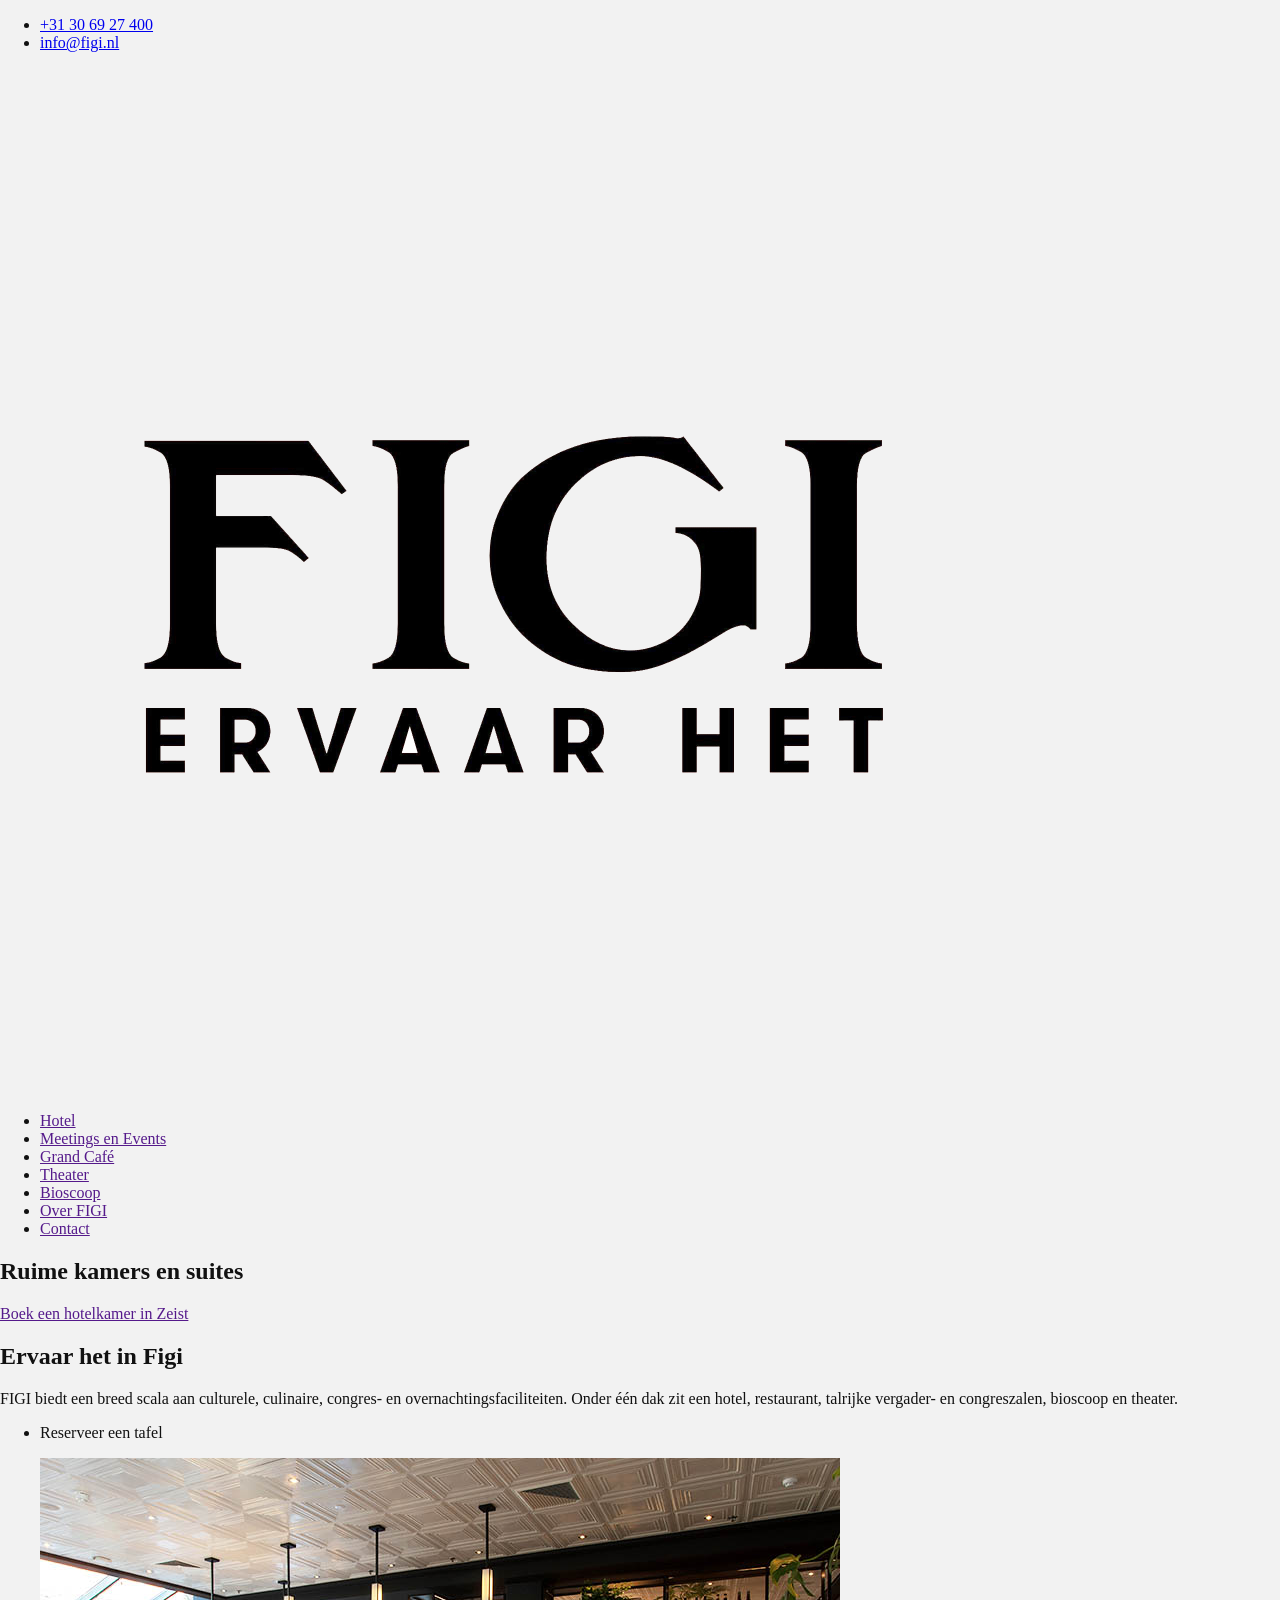
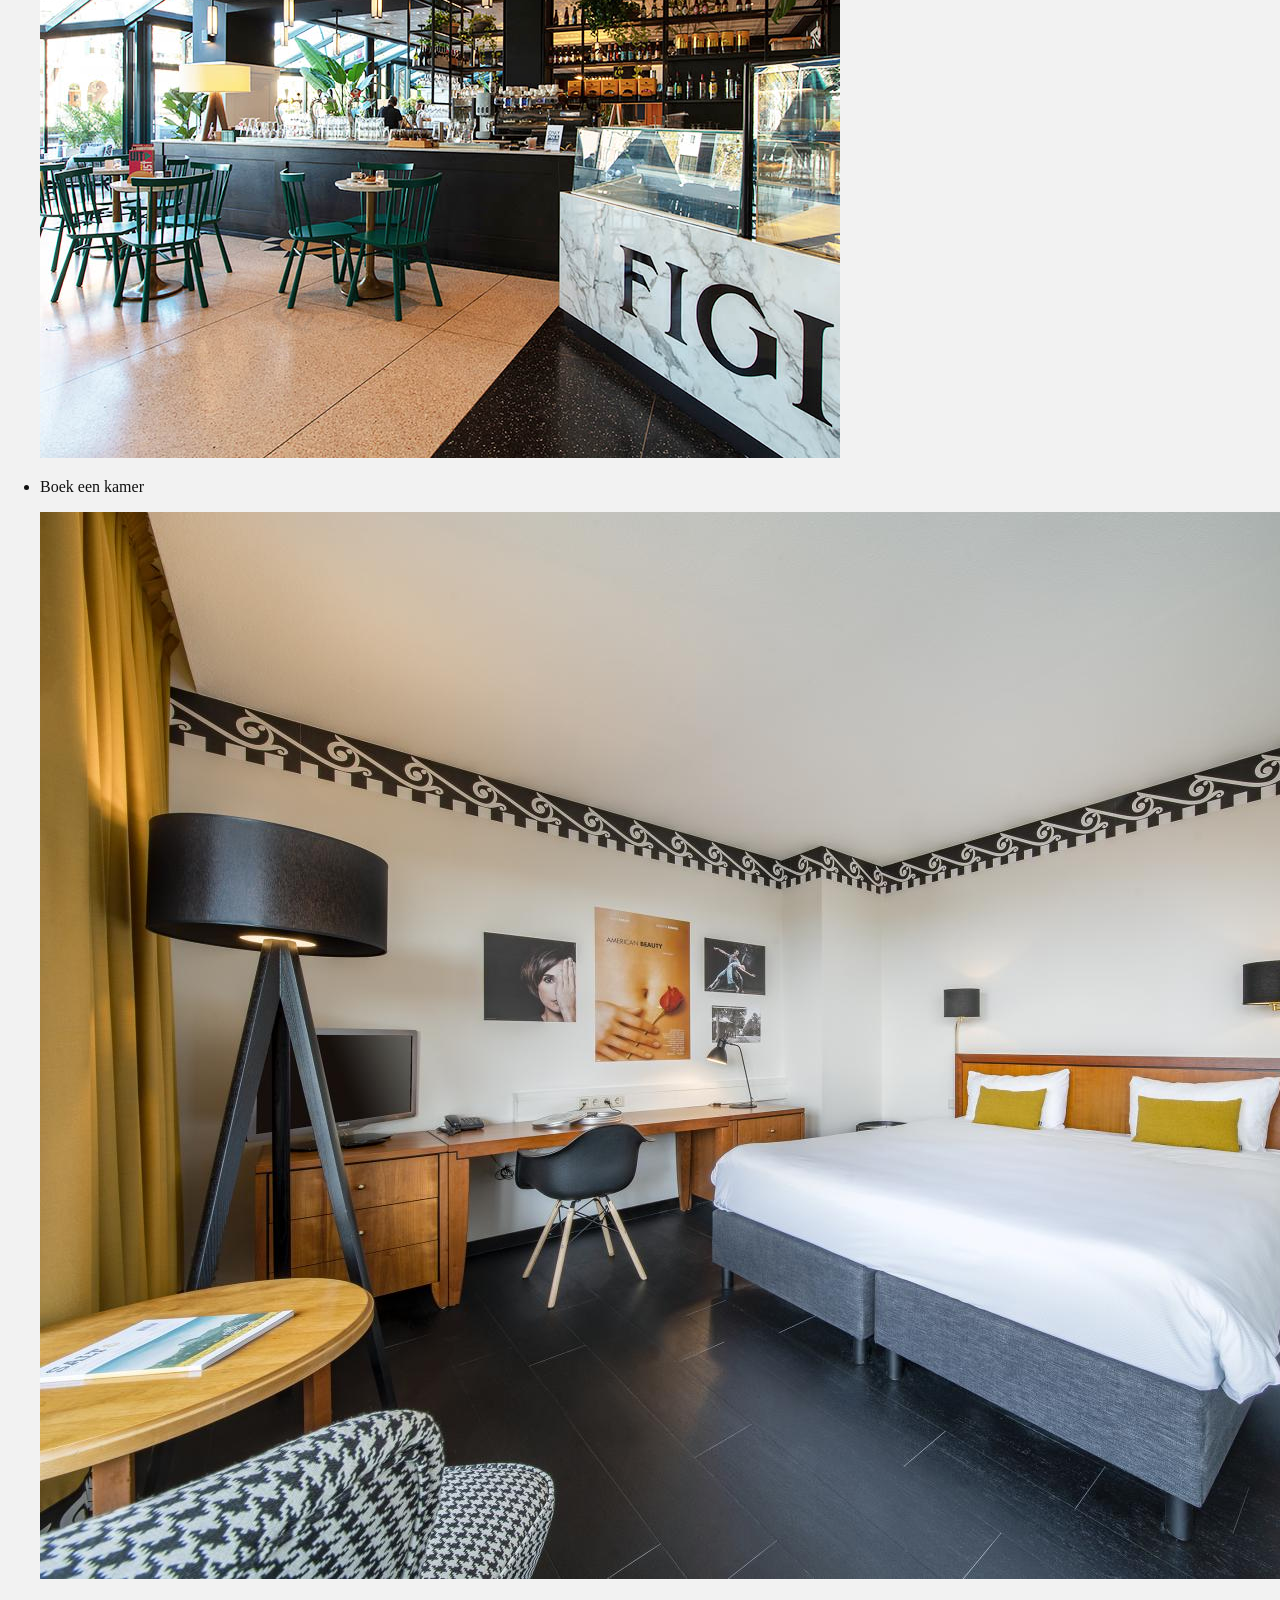
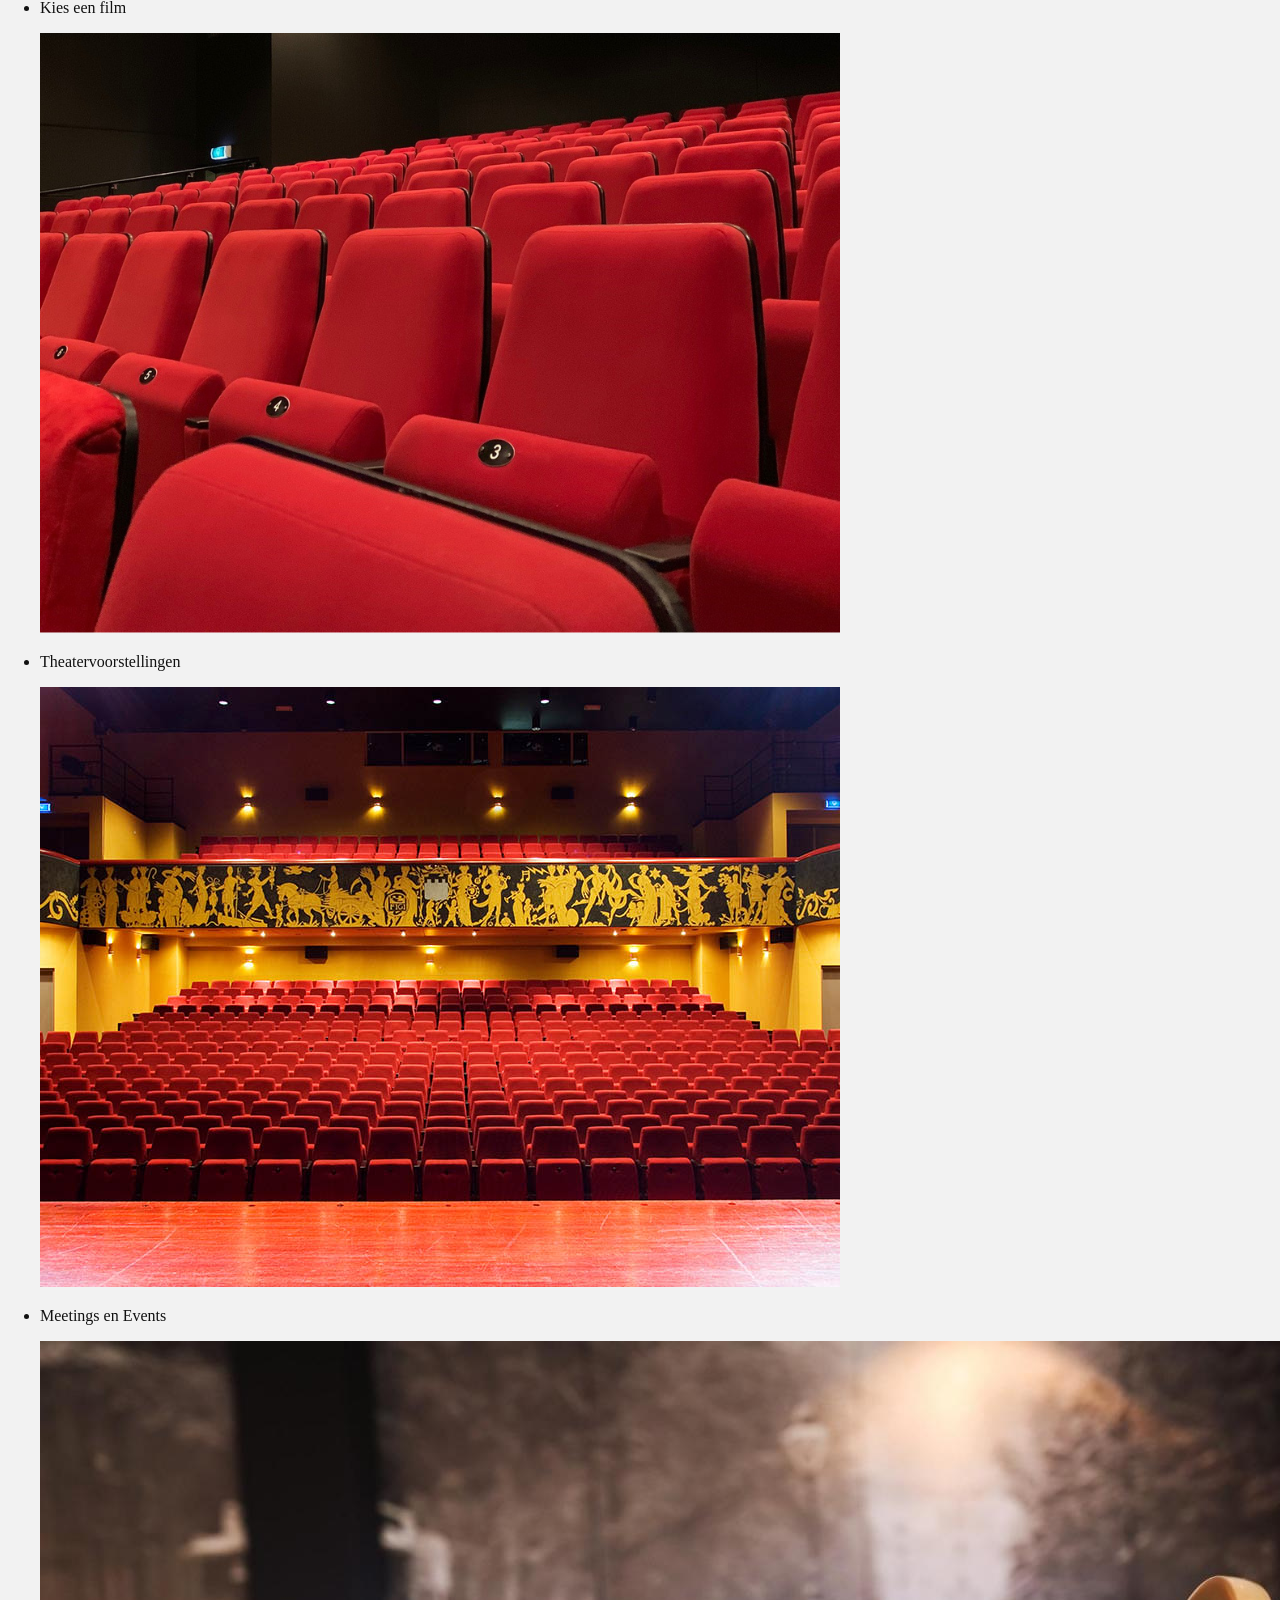
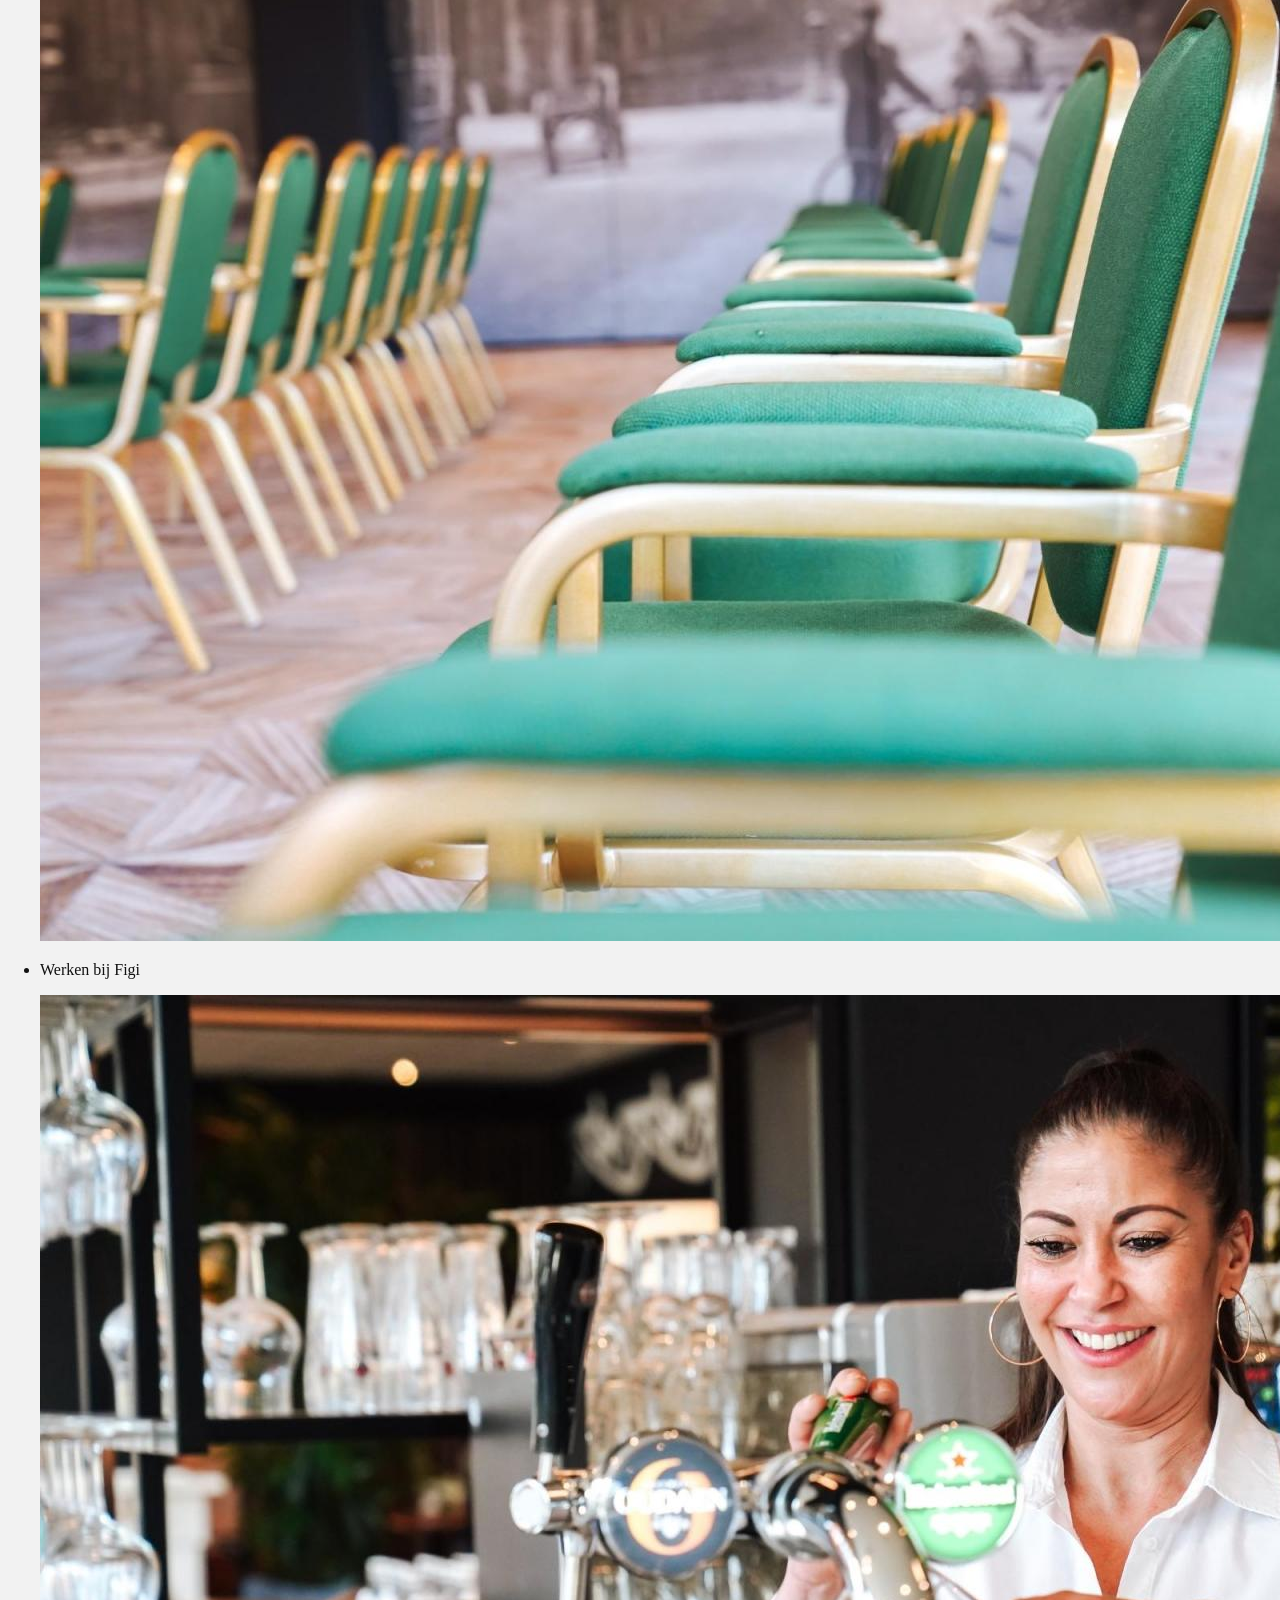
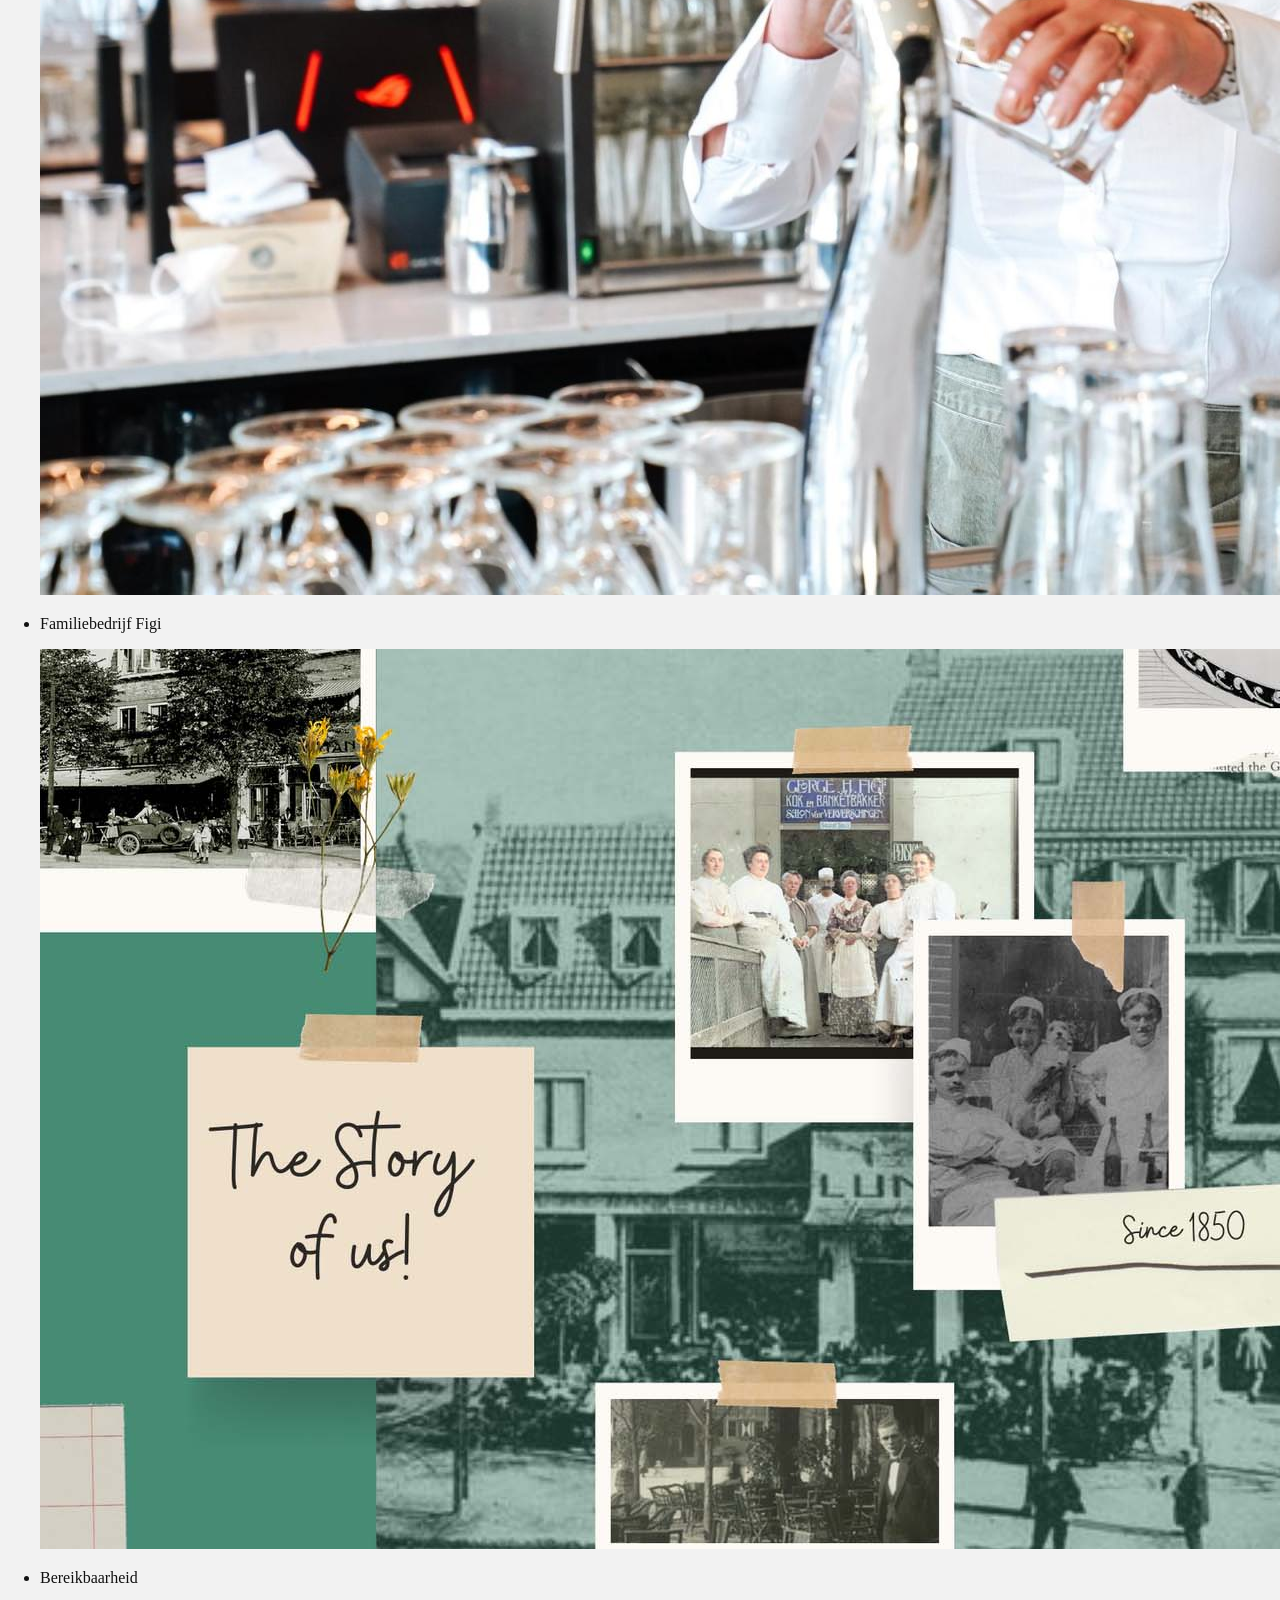
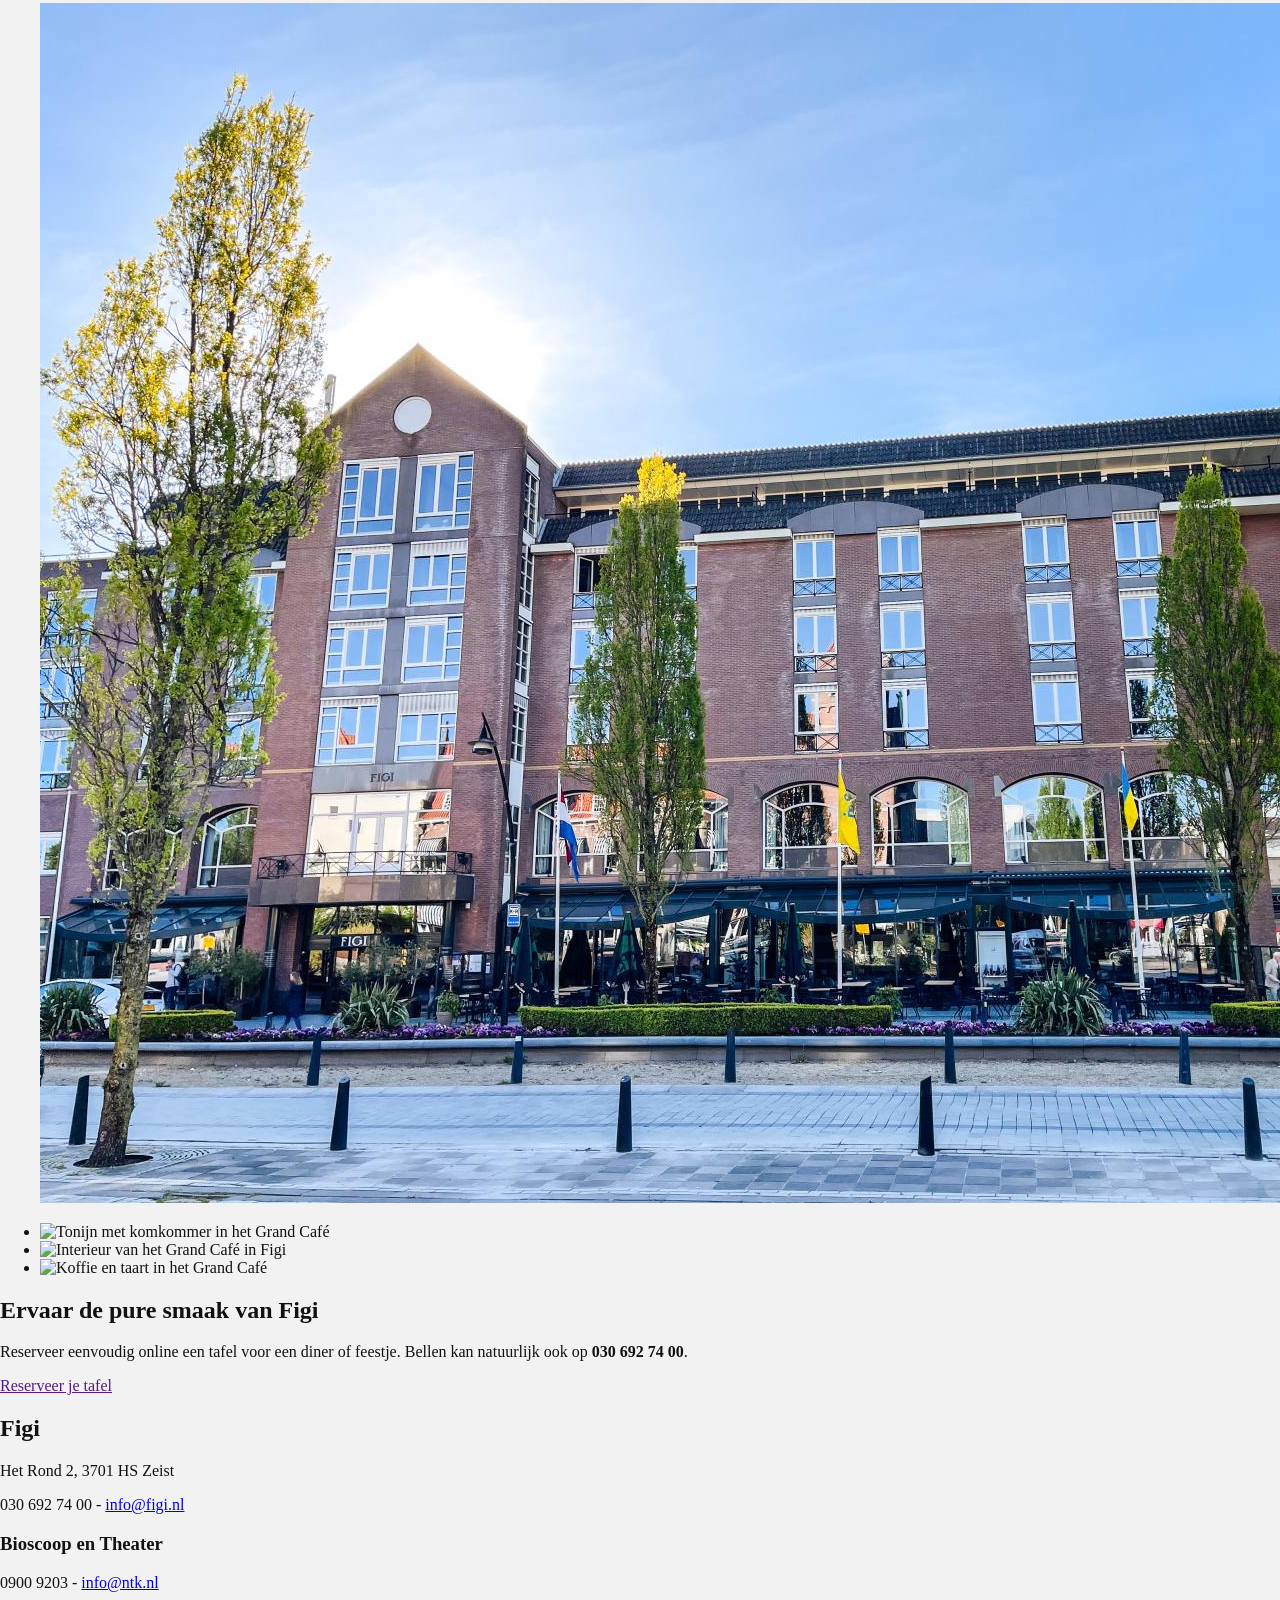
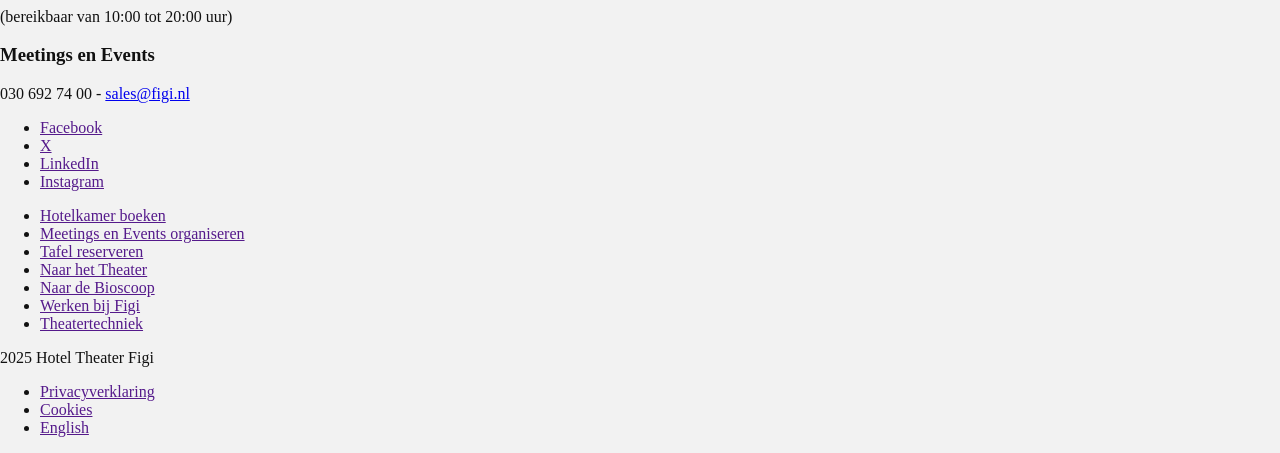
==== index.html @ 2afb67d9 "Update index.html" ====
<!DOCTYPE html>
<html lang="nl">
<head>
	<meta charset="UTF-8">
	<meta name="author" content="Senuk">
	<meta name="viewport" content="width=device-width, initial-scale=1">
	<title>Figi-Home</title>

	<link href="styles/style.css" rel="stylesheet">
  <script src="scripts/script.js" defer></script>
  <link rel="icon" type="image/svg+xml" href="images/favicon.svg">

</head>

  <body>
    <header>
      <section>
        <ul>
          <li><a href="tel:+31306927400">+31 30 69 27 400</a></li>
          <li><a href="mailto:info@figi.nl">info@figi.nl</a></li>
        </ul>
      </section>
      <a href="index.html"><img src="images/logo.png" alt="Figi logo"></a>
      <section><!-- This section can be removed, The nav can be used to make the grid as well-->
        <nav>
          <ul>
            <li><a href="">Hotel</a></li>
            <li><a href="">Meetings en Events</a></li>
            <li><a href="">Grand Café</a></li>
            <li><a href="">Theater</a></li>
            <li><a href="">Bioscoop</a></li>
            <li><a href="">Over FIGI</a></li>
            <li><a href="">Contact</a></li>
          </ul>
        </nav>
      </section>
    </header>

    <main>
      <section>
        <h1>Ruime kamers en suites</h1>
        <a href="">Boek een hotelkamer in Zeist</a>
      </section>
      <section>
        <h2>Ervaar het in Figi</h2>
        <p>
          FIGI biedt een breed scala aan culturele, culinaire, congres- en
          overnachtingsfaciliteiten. Onder één dak zit een hotel, restaurant,
          talrijke vergader- en congreszalen, bioscoop en theater.
        </p>
        <ul>
          <li>
            <p>Reserveer een tafel</p>
            <img src="images/cardtafel.jpg"alt="Reserveer een tafel in het Grand Café">
          </li>
          <li>
            <p>Boek een kamer</p>
            <img src="images/cardkamer.jpg"alt="Hotelkamer in Figi">
          </li>
          <li>
            <p>Kies een film</p>
            <img src="images/cardfilm.png"alt="Bioscoopstoelen in Figi">
          </li>
          <li>
            <p>Theatervoorstellingen</p>
            <img src="images/cardtheater.jpg"alt="Theaterzaal bij Figi">
          </li>
          <li>
            <p>Meetings en Events</p>
            <img src="images/cardmeetings.jpg"alt="Meetings en evenementenruimte">
          </li>
          <li>
            <p>Werken bij Figi</p>
            <img src="images/cardwerk.jpg"alt="Werken bij Figi">
          </li>
          <li>
            <p>Familiebedrijf Figi</p>
            <img src="images/cardfamilie.jpg"alt="Geschiedenis van Figi">
          </li>
          <li>
            <p>Bereikbaarheid</p>
            <img src="images/cardbereikbaarheid.jpg"alt="Gebouw van Figi">
          </li>
        </ul>
      </section>
      <section>
        <ul>
            <li>
              <img src="" alt="Tonijn met komkommer in het Grand Café">
            </li>
            <li>
              <img src="" alt="Interieur van het Grand Café in Figi">
            </li>
            <li>
              <img src="" alt="Koffie en taart in het Grand Café">
            </li>
        </ul>
          <h2>Ervaar de pure smaak van Figi</h2>
          <p>
            Reserveer eenvoudig online een tafel voor een diner of feestje.
            Bellen kan natuurlijk ook op <strong>030 692 74 00</strong>.
          </p>
          <a href="">Reserveer je tafel</a>
        </section>
    </main>

    <footer>
      <section>
        <section>
          <h2>Figi</h2>
          <p>Het Rond 2, 3701 HS Zeist</p>
          <p>030 692 74 00 - <a href="mailto:info@figi.nl">info@figi.nl</a></p>

          <h3>Bioscoop en Theater</h3>
          <p>0900 9203 - <a href="mailto:info@ntk.nl">info@ntk.nl</a></p>
          <p>(bereikbaar van 10:00 tot 20:00 uur)</p>

          <h3>Meetings en Events</h3>
          <p>030 692 74 00 - <a href="mailto:sales@figi.nl">sales@figi.nl</a></p>

          <ul>
            <li><a href="">Facebook</a></li>
            <li><a href="">X</a></li>
            <li><a href="">LinkedIn</a></li>
            <li><a href="">Instagram</a></li>
          </ul>
        </section>
        <section>
          <ul>
            <li><a href="">Hotelkamer boeken</a></li>
            <li><a href="">Meetings en Events organiseren</a></li>
            <li><a href="">Tafel reserveren</a></li>
            <li><a href="">Naar het Theater</a></li>
            <li><a href="">Naar de Bioscoop</a></li>
            <li><a href="">Werken bij Figi</a></li>
            <li><a href="">Theatertechniek</a></li>
          </ul>
        </section>
      </section>
      <section>
        <p>2025 Hotel Theater Figi</p>
        <ul>
          <li><a href="">Privacyverklaring</a></li>
          <li><a href="">Cookies</a></li>
          <li><a href="">English</a></li>
        </ul>
      </section>
    </footer>
  </body>

</html>
---- styles/style.css ----
*, *::before, *::after {
  box-sizing: border-box;
}

:root {

  --color-text: #111;
  --color-background: #f2f2f2;
  --figi-green: #123236;     
  --figi-white: #ffffff;     
  --figi-brown: #555555;     


}

body {
  color: var(--color-text);
  background-color: var(--color-background);
  margin: 0;
}

.header {
  display: grid;
  grid-template-rows: auto auto; /* Makes the content automaticlly fit */
}


.topbar {
  background-color: var(--figi-green);
  display: grid;
  grid-template-columns: 1fr max-content;  
  padding: 0.25em 1.5em;
}

.topbar ul {
  grid-column: 2;  
  margin: 0.4em;
  padding: 0;
  list-style: none;
  display: grid;
  grid-template-columns: max-content max-content; 
  column-gap: 1.5em;
}

.topbar a {
  color: var(--figi-white);
  text-decoration: none;
  font-size: 1em;
}

.navigation {
  position: sticky; 
  top: 0;
  background-color: var(--figi-white);
  display: grid;
  grid-template-columns: 1fr max-content;
  align-items: center;
  column-gap: 2em;
  padding: 0.75em 1.5em;
  box-shadow: 0.06em 0.06em 0.3em rgb(106, 105, 105);
}

.logo {
  grid-column: 1;       
  text-decoration: none;
}

.logo img {
  height: 60px;
  width: auto;
}

.nav-list {
  grid-column: 2;     
  margin: 0;
  padding: 0;
  list-style: none;
  display: grid;
  grid-template-columns: repeat(7, max-content);
  column-gap: 1.5em;
  justify-content: end;
  align-items: center;
}

.nav-list a {
  text-decoration: none;
  color: var(--figi-brown);
  font-size: 0.9em;
  text-transform: uppercase;
}

.nav-list a:hover {
  color: var(--figi-green);
}


/* With the help of AI */
.dropdownmenu { 
  position: relative;   
}

.dropdowns {
  position: absolute;
  top: 100%;
  left: 0;
  display: none;        
  background-color: var(--figi-white);
  border: 1px solid #ddd;
  box-shadow: 0 4px 12px rgba(0,0,0,0.12);
  padding: 1rem;
  min-width: 14rem;
  row-gap: 0.5rem;    
}

.dropdownmenu:hover .dropdowns {
  display: grid;        
}

.dropdowns li {
  list-style: none;
  padding: 0;
  border: none;     
}

.dropdowns a {
  text-decoration: none;
  color: var(--figi-brown);
  font-size: 0.9rem;
  text-transform: none;
}
/* ----------------------------------------- */



.hero {
  height: 85vh;                      
  display: grid;
  grid-template-rows: auto auto;
  justify-items: center;   
  align-content: center;   
  row-gap: 1.5em;                    
  text-align: center;
  background-image: url("../images/hero.png");
  background-size: cover;
  background-position: center;
  background-repeat: no-repeat;
}

.hero h1 {
  margin: 0;
  background-color: var(--figi-white);
  font-size: 3em;                    
  font-weight: 700;
  text-transform: uppercase;
  letter-spacing: 0.05em;
  grid-row: 1;  
}

.hero-button {
  padding: 1em 2em;                  
  background-color: var(--figi-white);
  color: var(--figi-green);
  text-decoration: none;
  font-size: 1em;                    
  font-weight: 700;
  text-transform: uppercase;
  letter-spacing: 0.03em;
  border-radius: 0.2em;              
  grid-row: 2;
}

.hero-button:hover {
  background-color: var(--figi-green);
  color: var(--figi-white);
}



.experience {
  display: grid;
  grid-template-rows: auto auto;  
  row-gap: 3em;
  padding: 4em 6em;
}

.experience-text {
  text-align: center;
}

.experience-text h2 {
  margin: 0 0 1em;
  font-size: 2.4em;
  text-transform: uppercase;
  letter-spacing: 0.08em;
  color: var(--figi-brown);
}

.experience-text p {
  margin: 0;
  font-size: 1em;
  max-width: 50em;
  
}



.experience-cards {
  display: grid;
  grid-template-columns: repeat(4, minmax(0, 1fr)); 
  grid-auto-rows: 12em;                             
  gap: 2em;
}


.experience-card {
  display: grid;
  grid-template-rows: 1fr;       
}


.experience-card img {
  width: 20em;
  height: 10em;
}


.experience-card-content {
  display: grid;
  place-items: center;                    
  background-color: rgba(0, 0, 0, 0.25);   
  transition: background-color 0.2s ease-in-out;
}


.experience-card-button {
  padding: 0.9em 2em;
  border: 0.12em solid var(--figi-white);
  background-color: transparent;
  color: var(--figi-white);

  font-size: 1em;
  font-weight: 700;
  text-transform: uppercase;
  letter-spacing: 0.08em;
  text-decoration: none;

}

.experience-card:hover .experience-card-content {
  background-color: rgba(0, 0, 0, 0.6);
}

.experience-card:hover .experience-card-button {
  background-color: #f3c500;   
  border-color: #f3c500;
  color: #111;
}
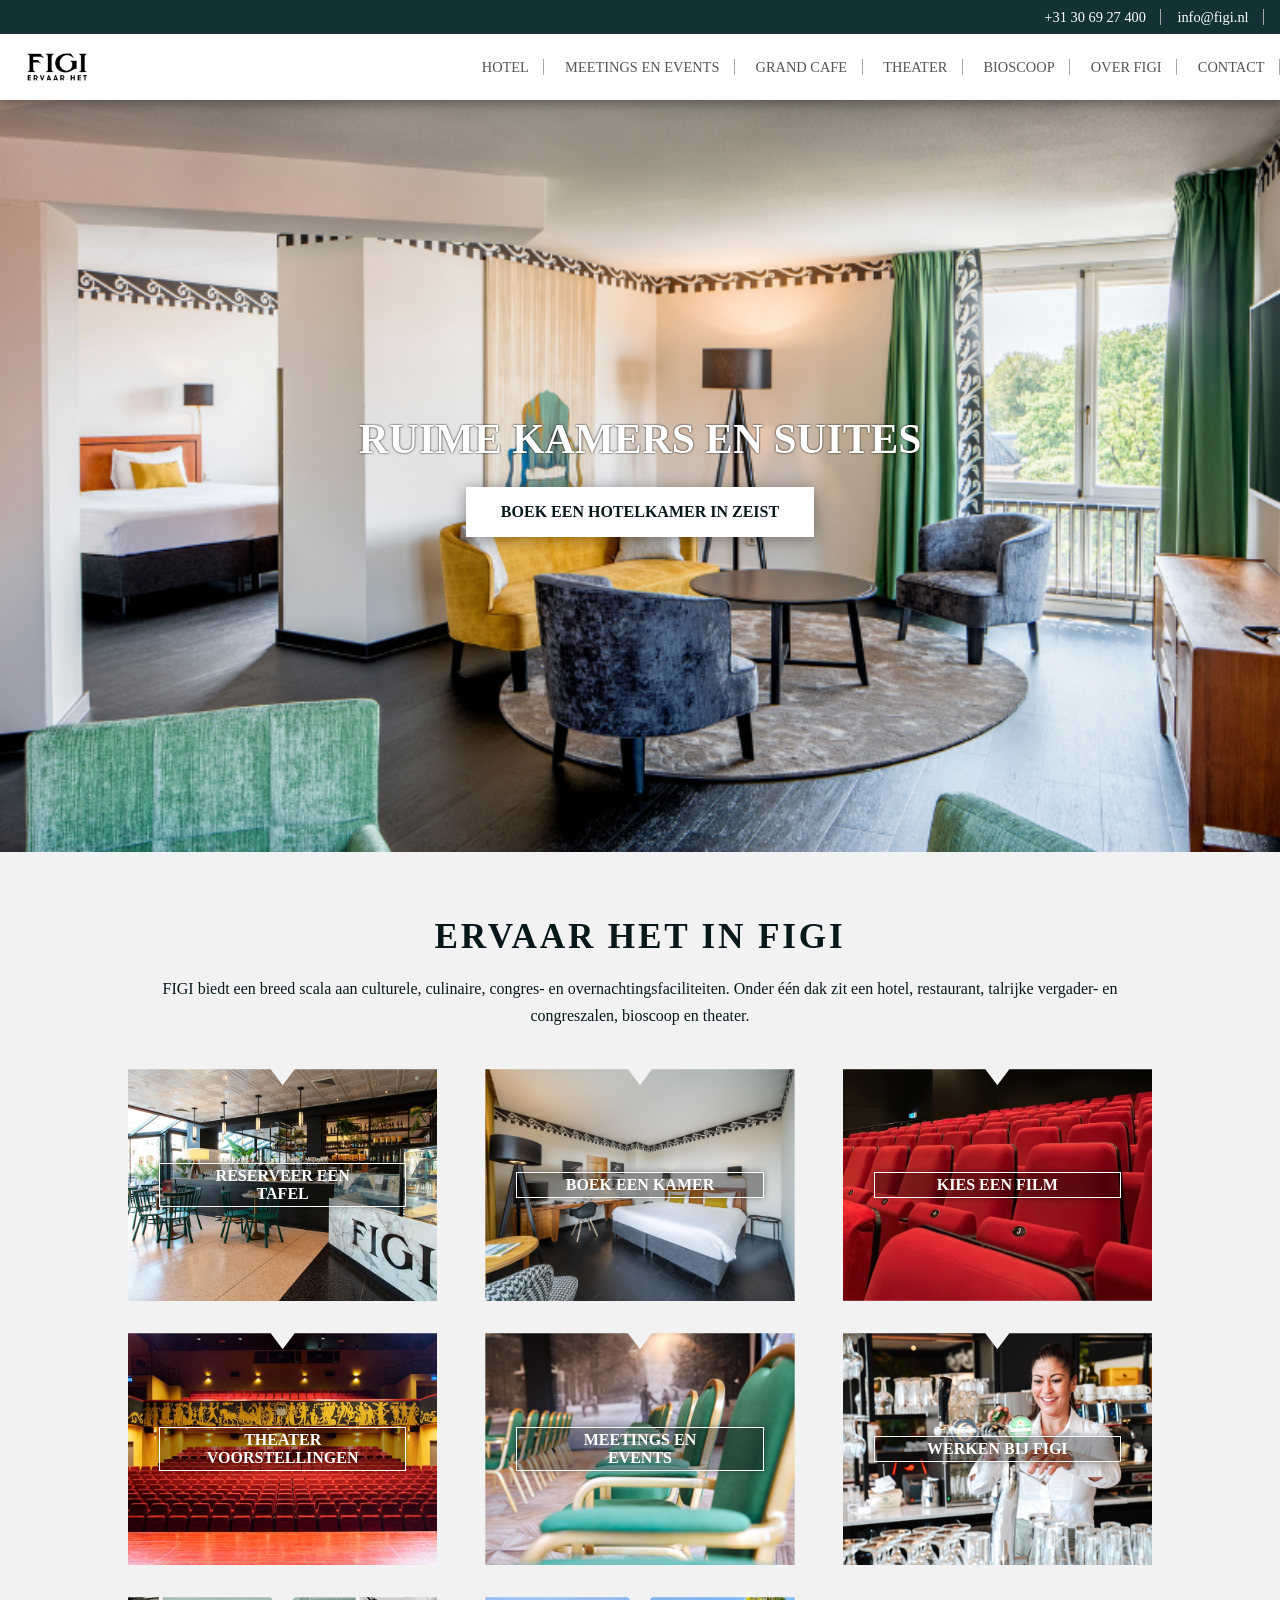
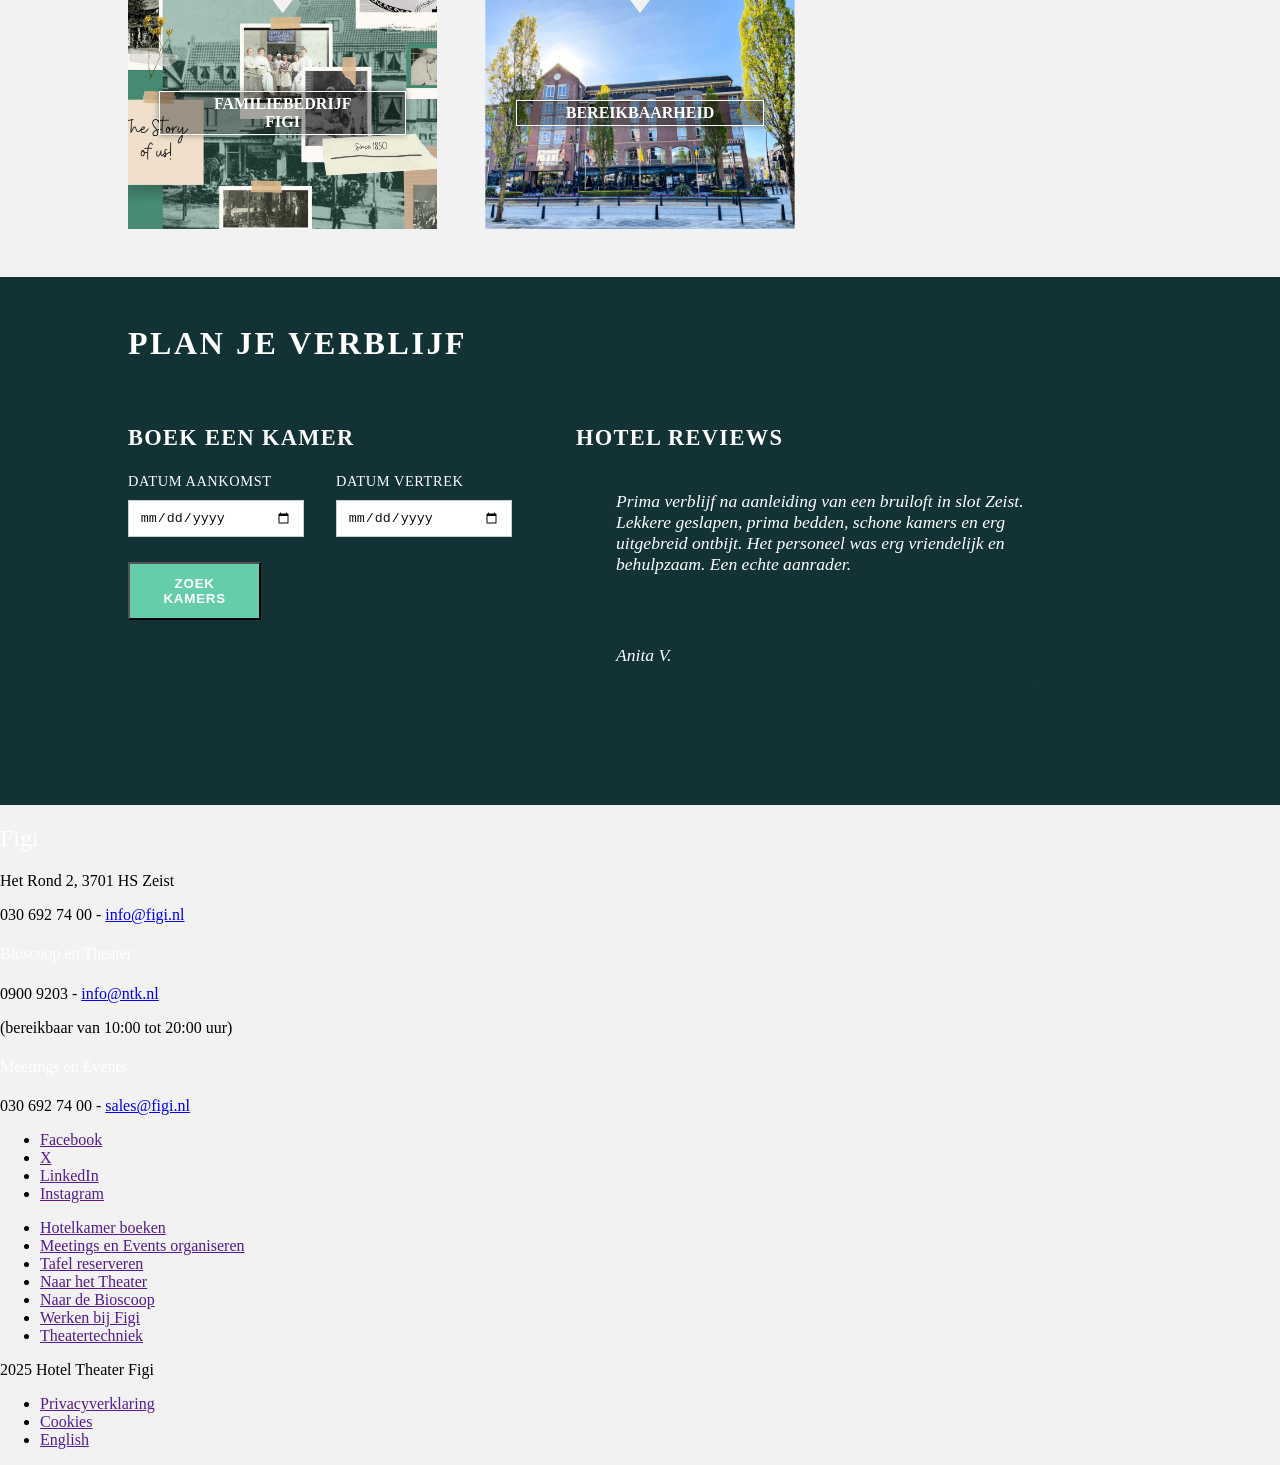
==== commit ffc4da3c: "Update index.html" ====
--- a/index.html
+++ b/index.html
@@ -7,26 +7,35 @@
 	<title>Figi-Home</title>
 
 	<link href="styles/style.css" rel="stylesheet">
+  <link href="styles/indexstyle.css" rel="stylesheet">
   <script src="scripts/script.js" defer></script>
   <link rel="icon" type="image/svg+xml" href="images/favicon.svg">
 
 </head>
-
   <body>
     <header>
       <section>
         <ul>
           <li><a href="tel:+31306927400">+31 30 69 27 400</a></li>
-          <li><a href="mailto:info@figi.nl">info@figi.nl</a></li>
+          <li><a href="mailto:info@figi.nlText">info@figi.nl</a></li>
         </ul>
       </section>
-      <a href="index.html"><img src="images/logo.png" alt="Figi logo"></a>
-      <section><!-- This section can be removed, The nav can be used to make the grid as well-->
+         <!--<button type="button" aria-hidden="true">
+            <img src="/images/hamburger.png"alt="Menu">
+          </button>
+        -->
+          <a href="index.html"><img src="images/logo.png" alt="Figi logo,Home Page link"></a>
+      <section>
         <nav>
+           <!--
+          <button type="button" aria-hidden="true">
+            <img src="images/sluit.png" alt="Sluit Menu">
+          </button>
+          -->
           <ul>
             <li><a href="">Hotel</a></li>
             <li><a href="">Meetings en Events</a></li>
-            <li><a href="">Grand Café</a></li>
+            <li><a href="">Grand Cafe</a></li>
             <li><a href="">Theater</a></li>
             <li><a href="">Bioscoop</a></li>
             <li><a href="">Over FIGI</a></li>
@@ -41,6 +50,7 @@
         <h1>Ruime kamers en suites</h1>
         <a href="">Boek een hotelkamer in Zeist</a>
       </section>
+
       <section>
         <h2>Ervaar het in Figi</h2>
         <p>
@@ -62,7 +72,7 @@
             <img src="images/cardfilm.png"alt="Bioscoopstoelen in Figi">
           </li>
           <li>
-            <p>Theatervoorstellingen</p>
+            <p>Theater Voorstellingen</p>
             <img src="images/cardtheater.jpg"alt="Theaterzaal bij Figi">
           </li>
           <li>
@@ -83,25 +93,40 @@
           </li>
         </ul>
       </section>
+
       <section>
+        <h2>Plan je verblijf</h2>
+        <section>
+          <h3>Boek een kamer</h3>
+          <form action="#">
+            <p>Datum aankomst</p>
+            <input type="date" name="arrival">
+            <p>Datum vertrek</p>
+            <input type="date" name="departure">
+            <button type="submit">Zoek kamers</button>
+          </form>
+        </section>
+        <section>
+        <h3>Hotel Reviews</h3>
         <ul>
-            <li>
-              <img src="" alt="Tonijn met komkommer in het Grand Café">
-            </li>
-            <li>
-              <img src="" alt="Interieur van het Grand Café in Figi">
-            </li>
-            <li>
-              <img src="" alt="Koffie en taart in het Grand Café">
-            </li>
+          <li><p> Prima verblijf na aanleiding van een bruiloft in slot Zeist. Lekkere geslapen, prima bedden,
+             schone kamers en erg uitgebreid ontbijt.
+             Het personeel was erg vriendelijk en behulpzaam. Een echte aanrader.</p>
+             <p>Anita V.</p></li>
+          <li><p> We waren in coronatijd ook al eens geweest.
+                Maar het was thuiskomen voor ons. Vriendelijk personeel, perfecte locatie om in de buurt wat te gaan ondernemen.
+                mooie kamers,kortom, wij zijn fan van het hotel en gaan zeker nog een keer terugkomen</p>
+              <p>Fiona J.</p>
+
+          <li>
+            <p> Prachtige omgeving om te fietsen. Heerlijke bedden, prima ontbijt en gastvrij personeel.
+               Ook heel leuk: de bioscoop is vanuit het hotel binnendoor te bereiken en je krijgt nog eens 3,50 korting op
+                je bioscoopkaartje. Vorig jaar ook al geweest en volgend jaar gaan we weer.</p>
+              <p>Sjoerd V.</p>
+          </li>
         </ul>
-          <h2>Ervaar de pure smaak van Figi</h2>
-          <p>
-            Reserveer eenvoudig online een tafel voor een diner of feestje.
-            Bellen kan natuurlijk ook op <strong>030 692 74 00</strong>.
-          </p>
-          <a href="">Reserveer je tafel</a>
         </section>
+      </section>
     </main>
 
     <footer>
@@ -111,11 +136,11 @@
           <p>Het Rond 2, 3701 HS Zeist</p>
           <p>030 692 74 00 - <a href="mailto:info@figi.nl">info@figi.nl</a></p>
 
-          <h3>Bioscoop en Theater</h3>
+          <h4>Bioscoop en Theater</h4>
           <p>0900 9203 - <a href="mailto:info@ntk.nl">info@ntk.nl</a></p>
           <p>(bereikbaar van 10:00 tot 20:00 uur)</p>
 
-          <h3>Meetings en Events</h3>
+          <h4>Meetings en Events</h4>
           <p>030 692 74 00 - <a href="mailto:sales@figi.nl">sales@figi.nl</a></p>
 
           <ul>
--- a/styles/style.css
+++ b/styles/style.css
@@ -2,256 +2,146 @@
   box-sizing: border-box;
 }
 
+@font-face {
+  font-family: "GTWalsheimPro";
+  src: url("/fonts/GTWalsheimProRegular.woff2")  format("woff2");
+  font-weight: 400;
+}
+
+@font-face {
+  font-family: "GTWalsheimPro";
+  src: url("../fonts/GTWalsheimProBold.woff2") format("woff2");
+  font-weight: 700;
+}
+
 :root {
-
-  --color-text: #111;
-  --color-background: #f2f2f2;
+  --color-backgroundbeige : #f2f2f2;
+  --color-textwhite: #ffffff;
+  --color-textgreen: #07181b;
+  --color-textblack: #111;
+  --figi-white: #ffffff;
+  --figi-brown: #555555;    
+  --figi-hightlightyellow: #c8ff00; 
+  --figi-hightlight: #123236; 
+  --figi-whitetoyellow: #c8ff00;   
   --figi-green: #123236;     
-  --figi-white: #ffffff;     
-  --figi-brown: #555555;     
-
+    
 
 }
 
+@media (prefers-color-scheme: dark) {
+
+  :root {
+    --color-backgroundbeige: #0c1213;
+    --color-textwhite: #ffffff;
+    --color-textgreen: #ffffff;
+    --color-textblack: #f7f7f7;
+    --figi-green: #07181b;    
+    --figi-white: #141a1c;    
+    --figi-brown: #dddddd;
+    --figi-hightlight: #c8ff00; 
+    --figi-whitetoyellow: #c8ff00; 
+  }
+  }
+
 body {
-  color: var(--color-text);
-  background-color: var(--color-background);
+  background-color: var(--color-backgroundbeige);
   margin: 0;
+  font-family: "GTWalsheimPro";
 }
 
-.header {
-  display: grid;
-  grid-template-rows: auto auto; /* Makes the content automaticlly fit */
+h1, h2, h3, h4 {
+  font-weight: 400;
+  color:var(--color-textwhite);
 }
 
+/* Header*/
+header {
+  display: grid;
+  grid-template-columns: auto 1fr;   
+  grid-template-rows: auto auto; 
 
-.topbar {
-  background-color: var(--figi-green);
-  display: grid;
-  grid-template-columns: 1fr max-content;  
-  padding: 0.25em 1.5em;
-}
-
-.topbar ul {
-  grid-column: 2;  
-  margin: 0.4em;
-  padding: 0;
-  list-style: none;
-  display: grid;
-  grid-template-columns: max-content max-content; 
-  column-gap: 1.5em;
-}
-
-.topbar a {
-  color: var(--figi-white);
-  text-decoration: none;
-  font-size: 1em;
-}
-
-.navigation {
-  position: sticky; 
-  top: 0;
-  background-color: var(--figi-white);
-  display: grid;
-  grid-template-columns: 1fr max-content;
-  align-items: center;
-  column-gap: 2em;
-  padding: 0.75em 1.5em;
-  box-shadow: 0.06em 0.06em 0.3em rgb(106, 105, 105);
-}
-
-.logo {
-  grid-column: 1;       
-  text-decoration: none;
-}
-
-.logo img {
-  height: 60px;
-  width: auto;
-}
-
-.nav-list {
-  grid-column: 2;     
-  margin: 0;
-  padding: 0;
-  list-style: none;
-  display: grid;
-  grid-template-columns: repeat(7, max-content);
-  column-gap: 1.5em;
-  justify-content: end;
-  align-items: center;
-}
-
-.nav-list a {
-  text-decoration: none;
-  color: var(--figi-brown);
-  font-size: 0.9em;
-  text-transform: uppercase;
-}
-
-.nav-list a:hover {
-  color: var(--figi-green);
-}
-
-
-/* With the help of AI */
-.dropdownmenu { 
-  position: relative;   
-}
-
-.dropdowns {
-  position: absolute;
-  top: 100%;
-  left: 0;
-  display: none;        
-  background-color: var(--figi-white);
-  border: 1px solid #ddd;
-  box-shadow: 0 4px 12px rgba(0,0,0,0.12);
-  padding: 1rem;
-  min-width: 14rem;
-  row-gap: 0.5rem;    
-}
-
-.dropdownmenu:hover .dropdowns {
-  display: grid;        
-}
-
-.dropdowns li {
-  list-style: none;
-  padding: 0;
-  border: none;     
-}
-
-.dropdowns a {
-  text-decoration: none;
-  color: var(--figi-brown);
-  font-size: 0.9rem;
-  text-transform: none;
-}
-/* ----------------------------------------- */
-
-
-
-.hero {
-  height: 85vh;                      
-  display: grid;
-  grid-template-rows: auto auto;
-  justify-items: center;   
-  align-content: center;   
-  row-gap: 1.5em;                    
-  text-align: center;
-  background-image: url("../images/hero.png");
-  background-size: cover;
-  background-position: center;
-  background-repeat: no-repeat;
-}
-
-.hero h1 {
-  margin: 0;
-  background-color: var(--figi-white);
-  font-size: 3em;                    
-  font-weight: 700;
-  text-transform: uppercase;
-  letter-spacing: 0.05em;
-  grid-row: 1;  
-}
-
-.hero-button {
-  padding: 1em 2em;                  
-  background-color: var(--figi-white);
-  color: var(--figi-green);
-  text-decoration: none;
-  font-size: 1em;                    
-  font-weight: 700;
-  text-transform: uppercase;
-  letter-spacing: 0.03em;
-  border-radius: 0.2em;              
-  grid-row: 2;
-}
-
-.hero-button:hover {
-  background-color: var(--figi-green);
-  color: var(--figi-white);
+  position: sticky;
+  top: -2em;
+  z-index: 50;
+  box-shadow: 0 4px 8px 0 rgba(0, 0, 0, 0.2), 0 6px 20px 0 rgba(0, 0, 0, 0.19);
 }
 
 
 
-.experience {
+/* Top Bar*/
+header > section:nth-of-type(1) {
+  grid-row: 1;
+  grid-column: 1 / -1;               
+  background-color: var(--figi-green);
   display: grid;
-  grid-template-rows: auto auto;  
-  row-gap: 3em;
-  padding: 4em 6em;
+  grid-template-columns: 1fr max-content;
+
+  align-items: center;
+  padding: 0.5em 1em;                                    
 }
 
-.experience-text {
-  text-align: center;
+header > section:nth-of-type(1) > ul {
+  grid-column: 2;                    
+  display: grid;
+  grid-auto-flow: column;
+  column-gap: 1em;
+  
+  list-style: none;
+  margin: 0;
 }
 
-.experience-text h2 {
-  margin: 0 0 1em;
-  font-size: 2.4em;
-  text-transform: uppercase;
-  letter-spacing: 0.08em;
-  color: var(--figi-brown);
-}
-
-.experience-text p {
-  margin: 0;
-  font-size: 1em;
-  max-width: 50em;
-  
+header > section:nth-of-type(1) a {
+  color: var(--color-textwhite);
+  text-decoration: none;
+  font-size: 0.9em;
+  border-right: 0.1em solid #a6a6a6;
+  padding-right: 1em;
 }
 
 
+/* Nav Bar*/
+header > section:nth-of-type(2) {        
+  grid-row: 2;
+  grid-column: 1 / -1;
+  display: grid;
 
-.experience-cards {
-  display: grid;
-  grid-template-columns: repeat(4, minmax(0, 1fr)); 
-  grid-auto-rows: 12em;                             
-  gap: 2em;
+  align-items: center;
+  height: 4.1em;
+  background-color: var(--figi-white);
 }
 
+header > section:nth-of-type(2) nav > ul {        
+  list-style: none;
+  display: grid;
 
-.experience-card {
-  display: grid;
-  grid-template-rows: 1fr;       
-}
-
-
-.experience-card img {
-  width: 20em;
-  height: 10em;
-}
-
-
-.experience-card-content {
-  display: grid;
-  place-items: center;                    
-  background-color: rgba(0, 0, 0, 0.25);   
-  transition: background-color 0.2s ease-in-out;
-}
-
-
-.experience-card-button {
-  padding: 0.9em 2em;
-  border: 0.12em solid var(--figi-white);
-  background-color: transparent;
-  color: var(--figi-white);
-
-  font-size: 1em;
-  font-weight: 700;
-  text-transform: uppercase;
-  letter-spacing: 0.08em;
-  text-decoration: none;
+  grid-auto-flow: column;
+  column-gap: 1.3em;
+  justify-content: end;
 
 }
 
-.experience-card:hover .experience-card-content {
-  background-color: rgba(0, 0, 0, 0.6);
+header > section:nth-of-type(2) nav a {
+  text-decoration: none;
+  color: var(--figi-brown);
+  text-transform: uppercase;
+  font-size: 0.9em;          
+  border-right: 0.1em solid #a6a6a6;
+  padding-right: 1em; 
 }
 
-.experience-card:hover .experience-card-button {
-  background-color: #f3c500;   
-  border-color: #f3c500;
-  color: #111;
+header > section:nth-of-type(2) nav a:hover {
+  color: var(--figi-hightlight);
 }
+
+/* Nav Bar Image*/
+header a img {
+  position: absolute;
+  top:0;
+  top:1.5em;
+  left:0;
+  left: 1em;
+  height: 82px;
+}
+
+/* Nav Bar Hamburger*/
--- a/styles/indexstyle.css
+++ b/styles/indexstyle.css
@@ -0,0 +1,304 @@
+/* Hero*/
+main > section:nth-of-type(1) {        
+  display: grid;
+  grid-template-rows: auto auto; 
+  row-gap: 1.5em;
+           
+  justify-items: center; 
+
+  padding: 35vh 2vw;
+  background-image: url("../images/hero.png");
+  background-size: cover;
+  background-position: center;
+  background-repeat: no-repeat;
+  color: var(--figi-white);             
+}
+
+main > section:nth-of-type(1) > h1 {
+  margin: 0;
+  font-size: 2.6em;
+  font-weight: 700;
+  text-transform: uppercase;
+  text-shadow: 0 0 0.05em black; 
+}
+
+main > section:nth-of-type(1) > a {
+  padding: 1em 2.2em;
+  background-color: var(--figi-white); 
+  color: var(--color-textgreen);
+  text-decoration: none;
+  font-size: 1em;
+  font-weight: 700;
+  text-transform: uppercase;
+  box-shadow: 0 0.12em 1em rgba(0, 0, 0, 0.4);
+}
+
+main > section:nth-of-type(1) > a:hover {
+  background-color:var(--figi-green);  
+  color: var(--figi-whitetoyellow); 
+}
+
+
+/* Main-Experinece*/
+main > section:nth-of-type(2) > h2 {
+  text-align: center;
+  font-size: 2.2em;
+  text-transform: uppercase;
+  letter-spacing: 0.08em;
+  color:var(--color-textgreen);
+  font-weight: 700;
+  margin: 0.5em;
+}
+
+main > section:nth-of-type(2) > p {
+  margin: 0 0 2.5em;
+  text-align: center;
+  color:var(--color-textgreen);
+  padding: 0;
+  line-height: 1.7; 
+  font-weight: 00; 
+}
+
+main > section:nth-of-type(2) > ul {
+  margin: 0;
+  padding: 0;
+
+  display: grid;
+  grid-template-columns: repeat(auto-fit, minmax(16em, 1fr));
+  gap: 2em 3em;
+}
+
+main > section:nth-of-type(2) > ul > li {
+  background-color: #000;   
+  display: grid;
+
+  justify-items: center;
+  align-items: center;
+  clip-path: polygon(
+    0 0, 
+    calc(50% - .75em) 0,
+    50% 1em,
+    calc(50% + .75em) 0,
+    100% 0, 
+    100% 100%, 
+    0 100%, 
+    0 0
+  );
+}
+
+main > section:nth-of-type(2) > ul > li > p {
+  grid-row-start: 1;
+  grid-column-start: 1;
+  z-index: 1;
+  background-color: rgb(0 0 0 / .35);
+  border: 0.12em solid var(--figi-white);
+  width: 80%;
+  max-width: 20em; 
+  padding: 0.2em 2.5em; 
+  margin: 0 auto;
+  text-align: center;
+  color: white;
+  text-transform: uppercase;
+  font-weight: 700;                  
+  box-shadow: 0 0 0.4em rgba(0, 0, 0, 0.4);
+  transition: background-color 0.5s ease;
+}
+
+main > section:nth-of-type(2) > ul > li > p:hover  {
+  background-color: var(--figi-whitetoyellow);
+  color: var(--color-textgreen);
+  }
+main > section:nth-of-type(2) > ul > li > img {
+  grid-row-start: 1;
+  grid-column-start: 1;
+
+  width: 100%;
+  height: 100%;
+  object-fit: cover;
+}
+main > section:nth-of-type(2) > ul > li:hover img {
+  filter: brightness(0.5);  
+  transition: filter 0.4s ease;
+}
+
+/*Plan je verblijf*/
+
+main > section:nth-of-type(3) {
+  display: grid;
+  grid-template-columns: 2fr 3fr; 
+  column-gap: 4em;
+  row-gap: 2.5em;
+
+  padding: 3em 8em;
+  background-color: var(--figi-green);
+  
+}
+
+main > section:nth-of-type(3) > h2 {
+  grid-column: 1 / -1;
+  margin: 0;
+  text-transform: uppercase;
+  letter-spacing: 0.08em;
+  font-size: 2em;
+  color: var(--color-textwhite);
+  font-weight: 700;
+}
+@media (min-width: 900px) {
+
+  main > section:nth-of-type(2) {
+    padding: 3em 8em;
+  }
+}
+/*Plan je verblijf - Boek een Kamer*/
+main > section:nth-of-type(3) > section:nth-of-type(1) > h3 {
+ font-weight: 700;
+  font-size: 1.4em;
+  text-transform: uppercase;
+  letter-spacing: 0.06em;
+  color: var(--color-textwhite);
+}
+
+main > section:nth-of-type(3) > section:nth-of-type(1) > form {
+  display: grid;
+  grid-template-columns: 1fr 1fr;
+  column-gap: 2em;
+  row-gap: 0.6em;
+}
+
+main > section:nth-of-type(3) > section:nth-of-type(1) > form > p {
+  margin: 0;
+  font-size: 0.9em;
+  text-transform: uppercase;
+  letter-spacing: 0.04em;
+  color: var(--color-textwhite);
+}
+
+main > section:nth-of-type(3) > section:nth-of-type(1) > form > p:nth-of-type(1) {
+  grid-column: 1;
+  grid-row: 1;
+}
+
+main > section:nth-of-type(3) > section:nth-of-type(1) > form > input:nth-of-type(1) {
+  grid-column: 1;
+  grid-row: 2;
+}
+
+main > section:nth-of-type(3) > section:nth-of-type(1) > form > p:nth-of-type(2) {
+  grid-column: 2;
+  grid-row: 1;
+}
+
+main > section:nth-of-type(3) > section:nth-of-type(1) > form > input:nth-of-type(2) {
+  grid-column: 2;
+  grid-row: 2;
+}
+
+main > section:nth-of-type(3) > section:nth-of-type(1) > form > input {
+  height: 2.8em;
+  padding: 0 0.8em;
+  border: 1px solid #cccccc;
+  background-color: var(--figi-white);
+  color: var(--color-textblack);
+}
+
+main > section:nth-of-type(3) > section:nth-of-type(1) > form > button {
+  grid-column: 1 / -1;
+  margin-top: 1.2em;
+  padding: 0.9em 2.4em;
+  text-transform: uppercase;
+  letter-spacing: 0.06em;
+  font-weight: 700;
+
+  width: 10em;
+  background-color: mediumaquamarine;
+  color: var(--figi-white);
+  
+}
+
+main > section:nth-of-type(3) > section:nth-of-type(1) > form > button:hover {
+  background-color: var(--figi-green);
+  color: var(--figi-highlight);
+  transition: ease 0.5s;
+}
+
+@media (max-width: 60em) {
+  main > section:nth-of-type(3) {
+    grid-template-columns: 1fr;
+    padding: 3em 1.5em;
+  }
+
+  main > section:nth-of-type(3) > h2 {
+    text-align: center;
+    margin-bottom: 1em;
+  }
+}
+
+
+/*Plan je verblijf - Hotel Reviews*/
+
+main > section:nth-of-type(3) > section:nth-of-type(2) > h3 {
+  font-size: 1.4em;
+  text-transform: uppercase;
+  letter-spacing: 0.06em;
+  color: var(--color-textwhite);
+   font-weight: 700;
+}
+
+main > section:nth-of-type(3) > section:nth-of-type(2) ul {
+  display:flex;
+  overflow-x:auto;
+  scrollbar-width:none;
+  margin: 0em;
+  width: 80%;
+
+  anchor-name: --carousel;
+
+  scroll-marker-group: after;
+
+  &::scroll-marker-group {
+    position: fixed;
+    position-anchor: --carousel;
+    position-area: block-end;
+    position-visibility: always;
+    margin: 10px;
+
+    display: flex;
+    gap: 20px;
+
+    background-color: silver;
+    padding:.5em;
+    border-radius: 3em;
+  }
+ li {
+    &::scroll-marker {
+      content: '' / attr(data-label);
+      width:1em;
+      height:1em;
+      background-color: var(--figi-green);
+      border-radius: 50%;
+    }
+
+    &::scroll-marker:target-current {
+      background-color: green;
+    }
+  }
+}
+
+
+main > section:nth-of-type(3) > section:nth-of-type(2) li {
+  flex-basis: 100%;
+  flex-shrink:0;
+}
+
+main > section:nth-of-type(3) > section:nth-of-type(2) li {
+  width: 100%;
+  display:block;
+}
+
+main > section:nth-of-type(3) > section:nth-of-type(2) p {
+ color: var(--color-textwhite);
+  font-weight: 300;
+  font-style: italic;    
+  font-size: 1.1em; 
+  padding: 0em 0em 3em 0em;         
+}
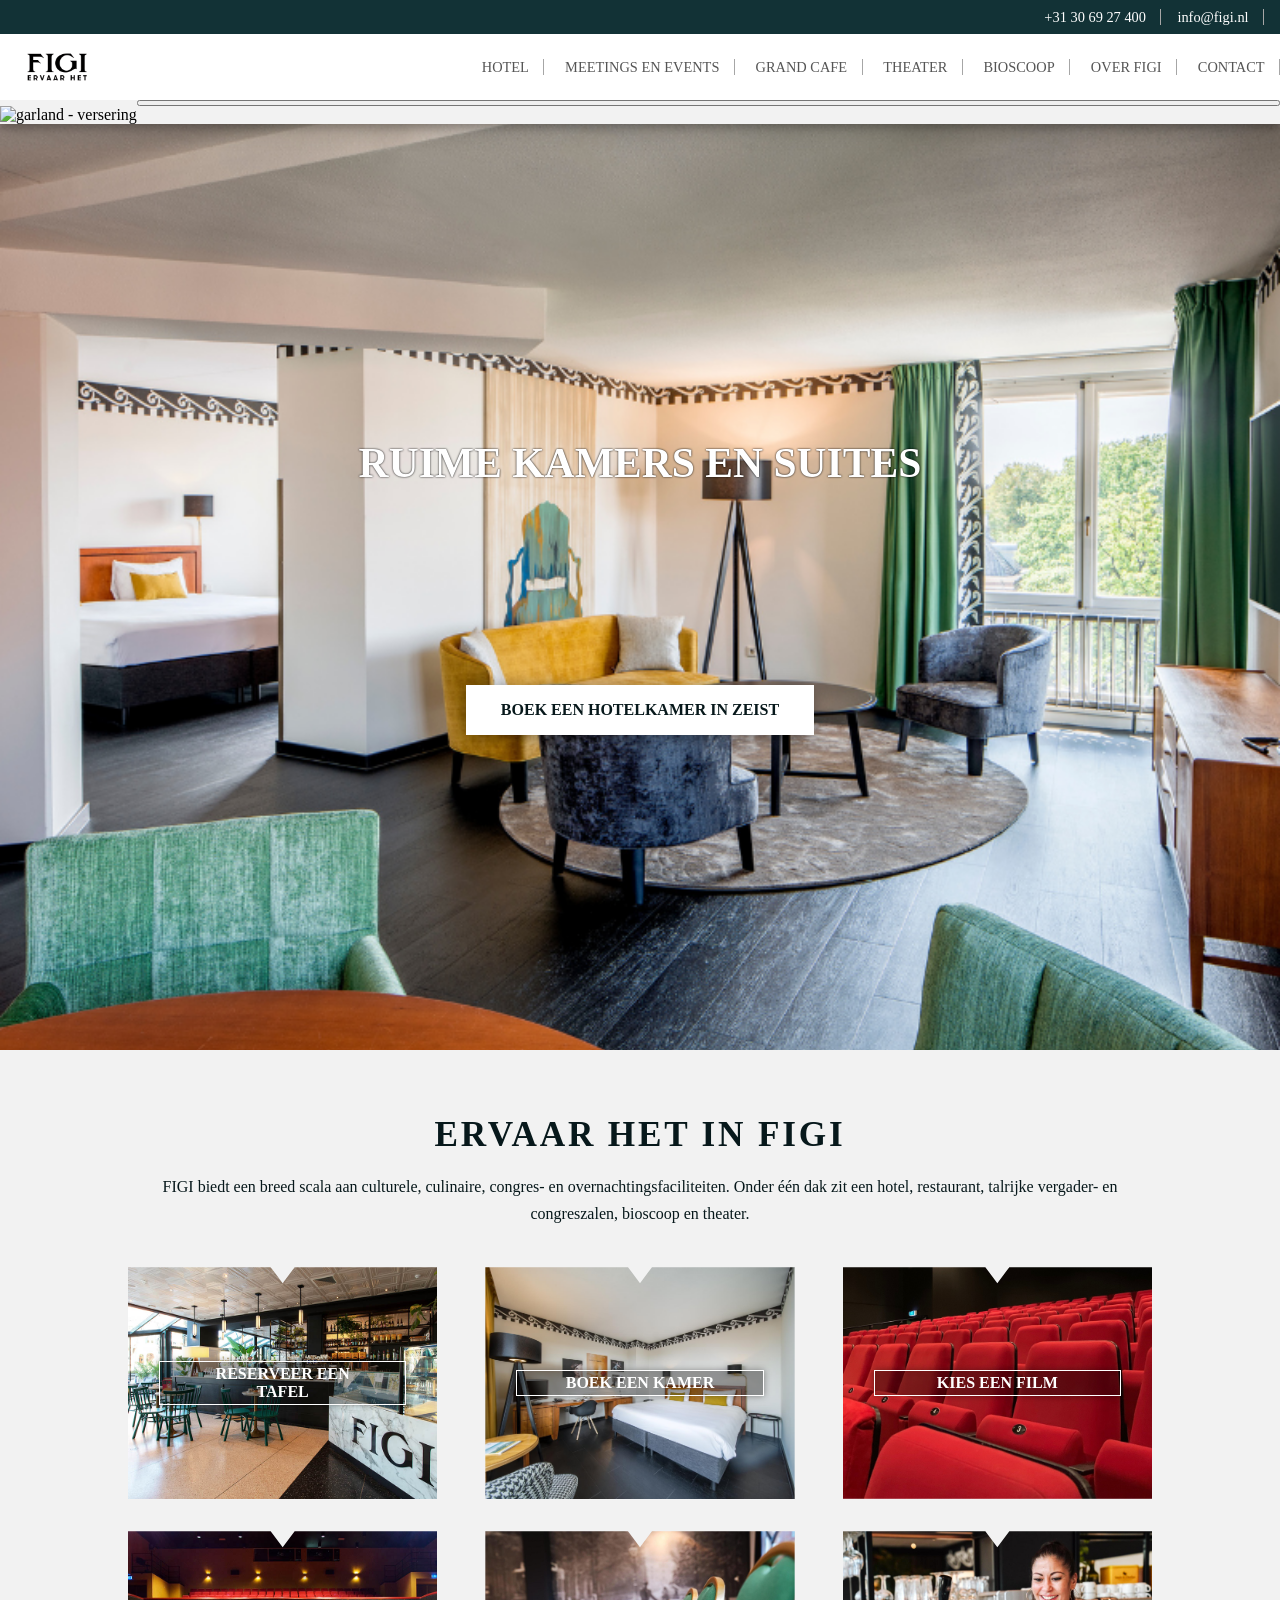
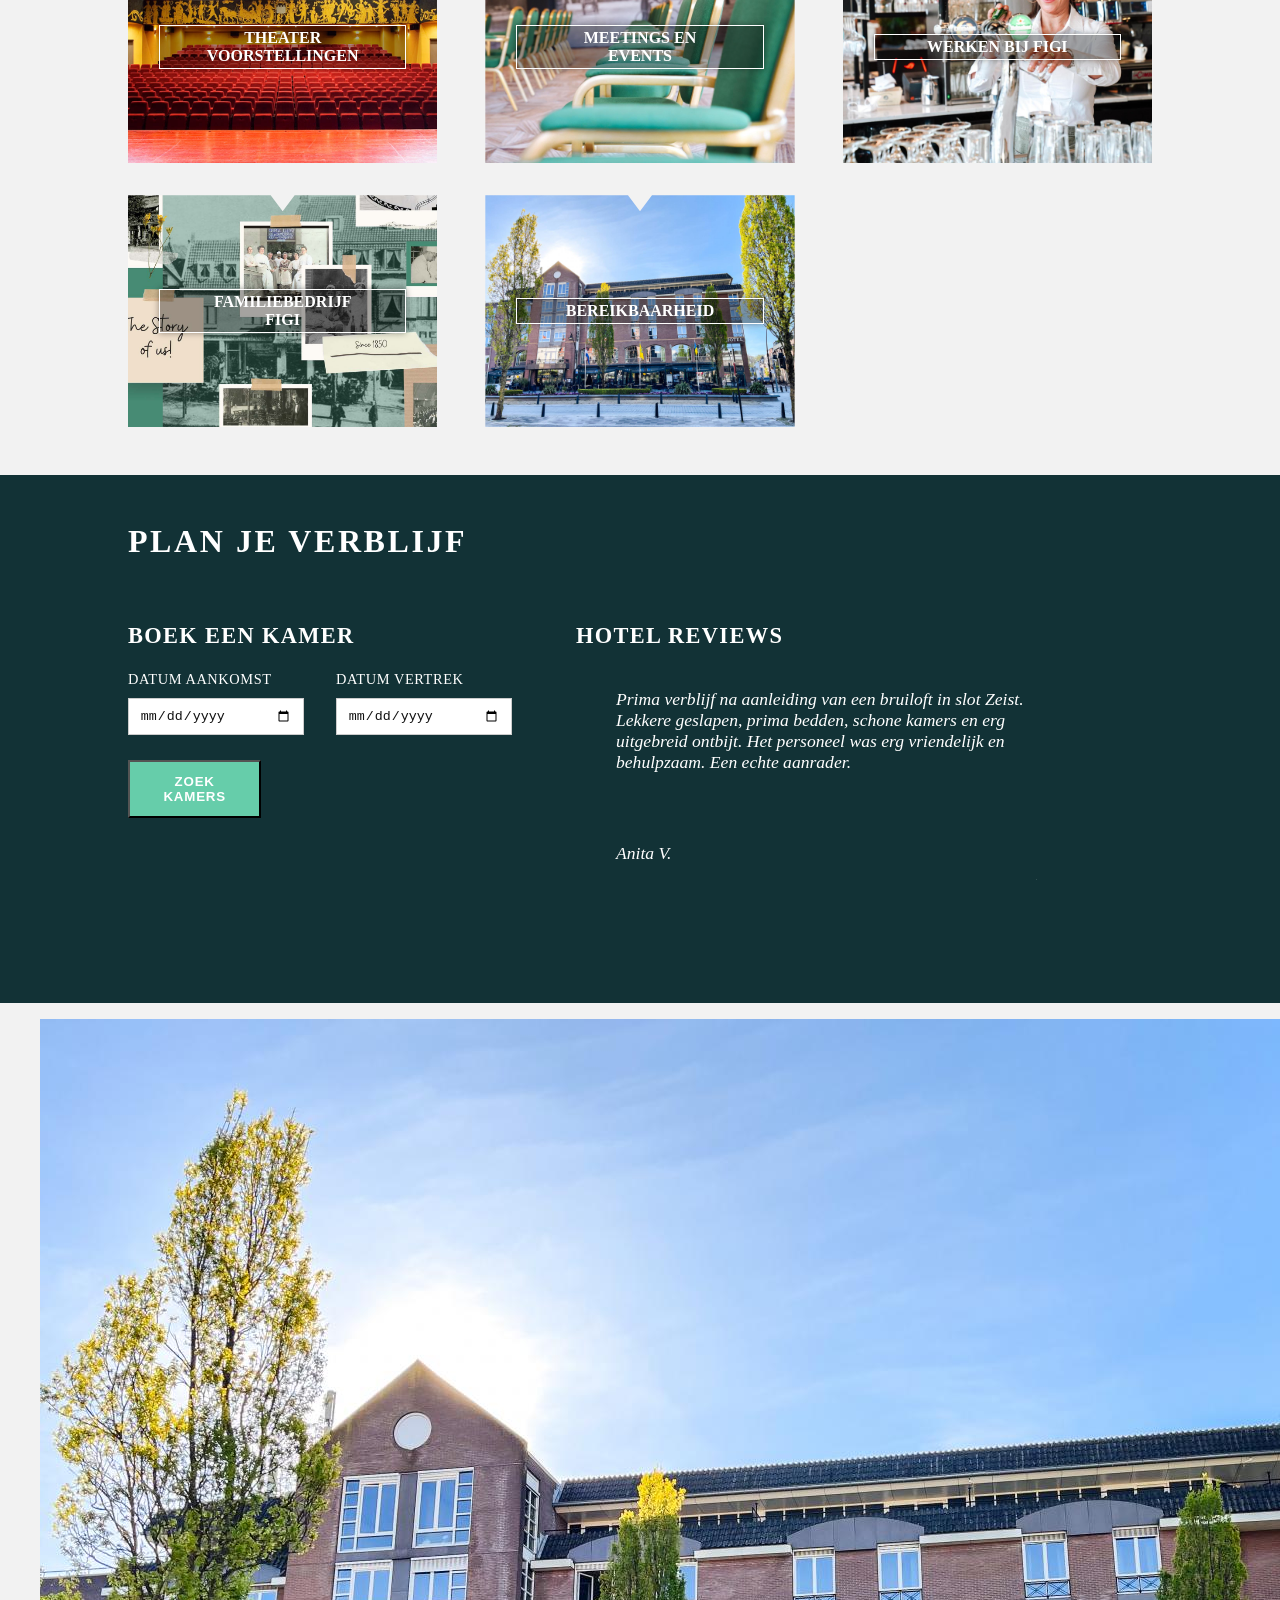
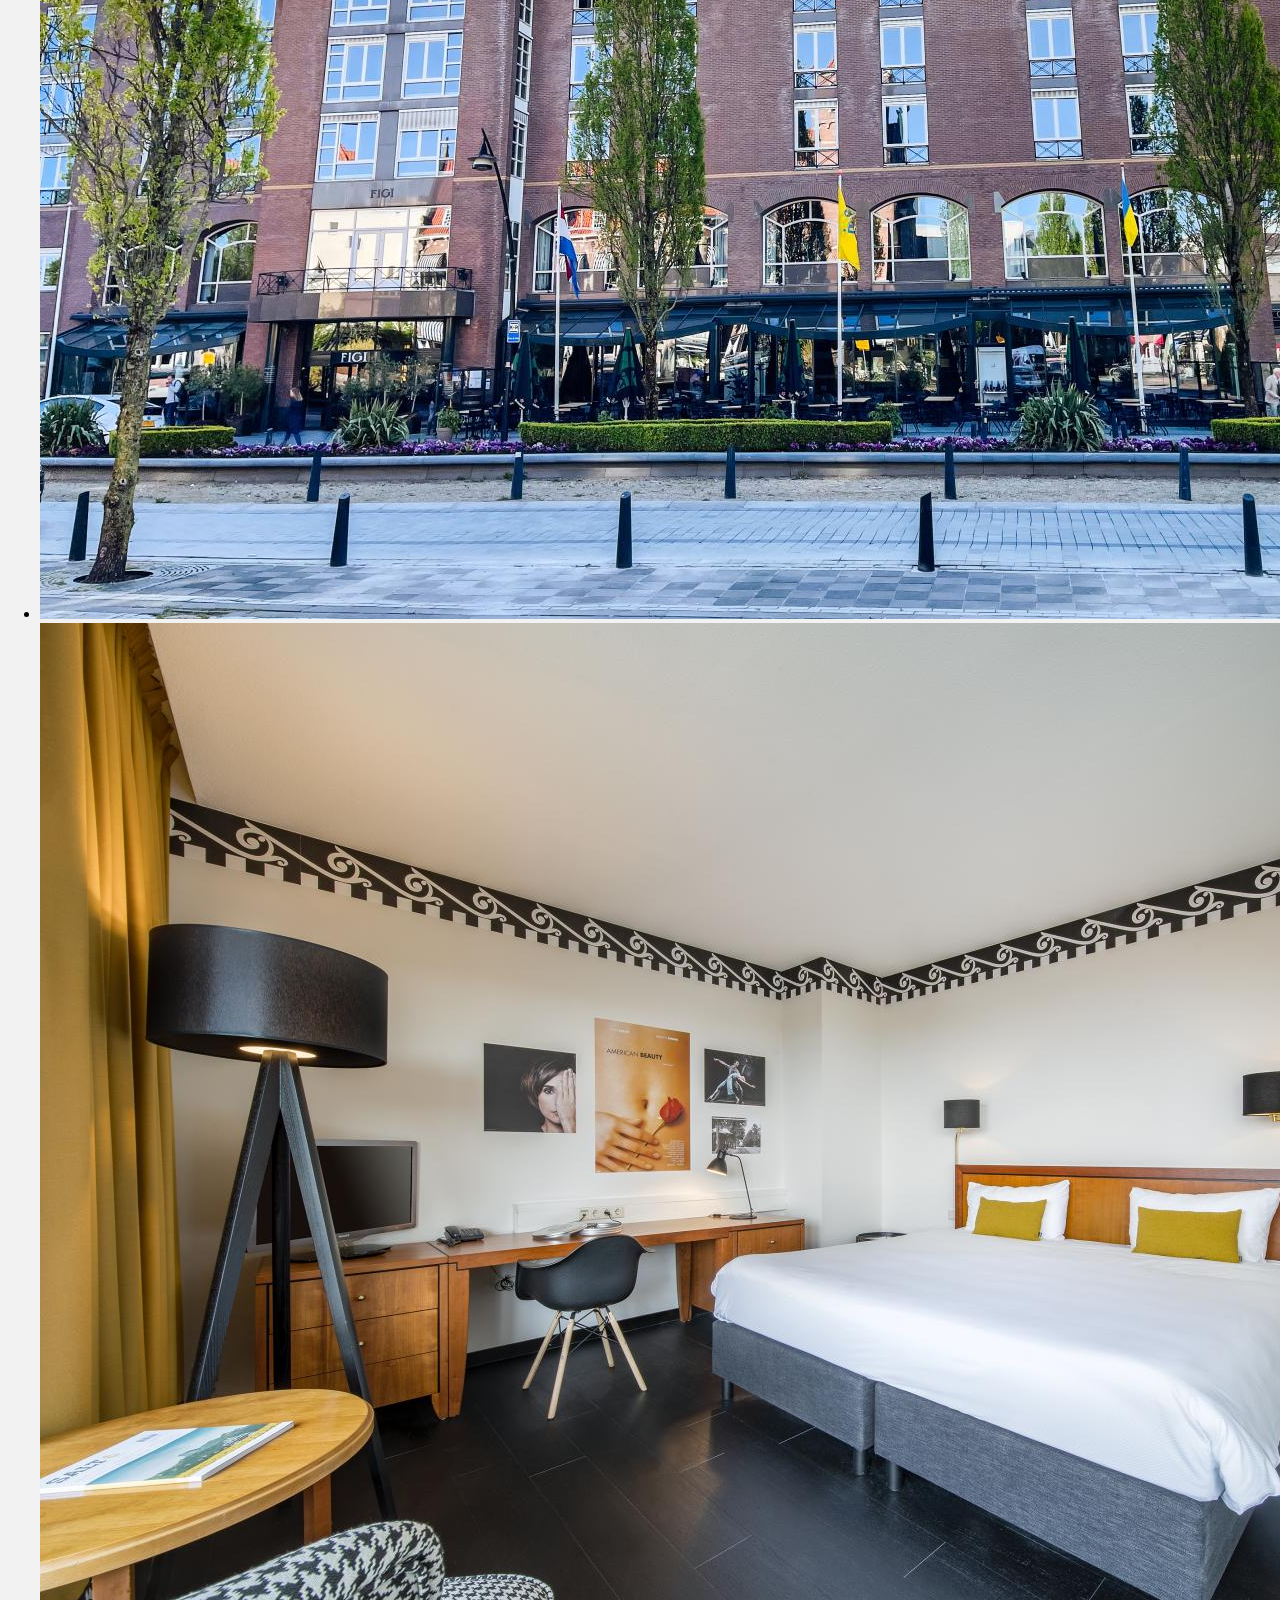
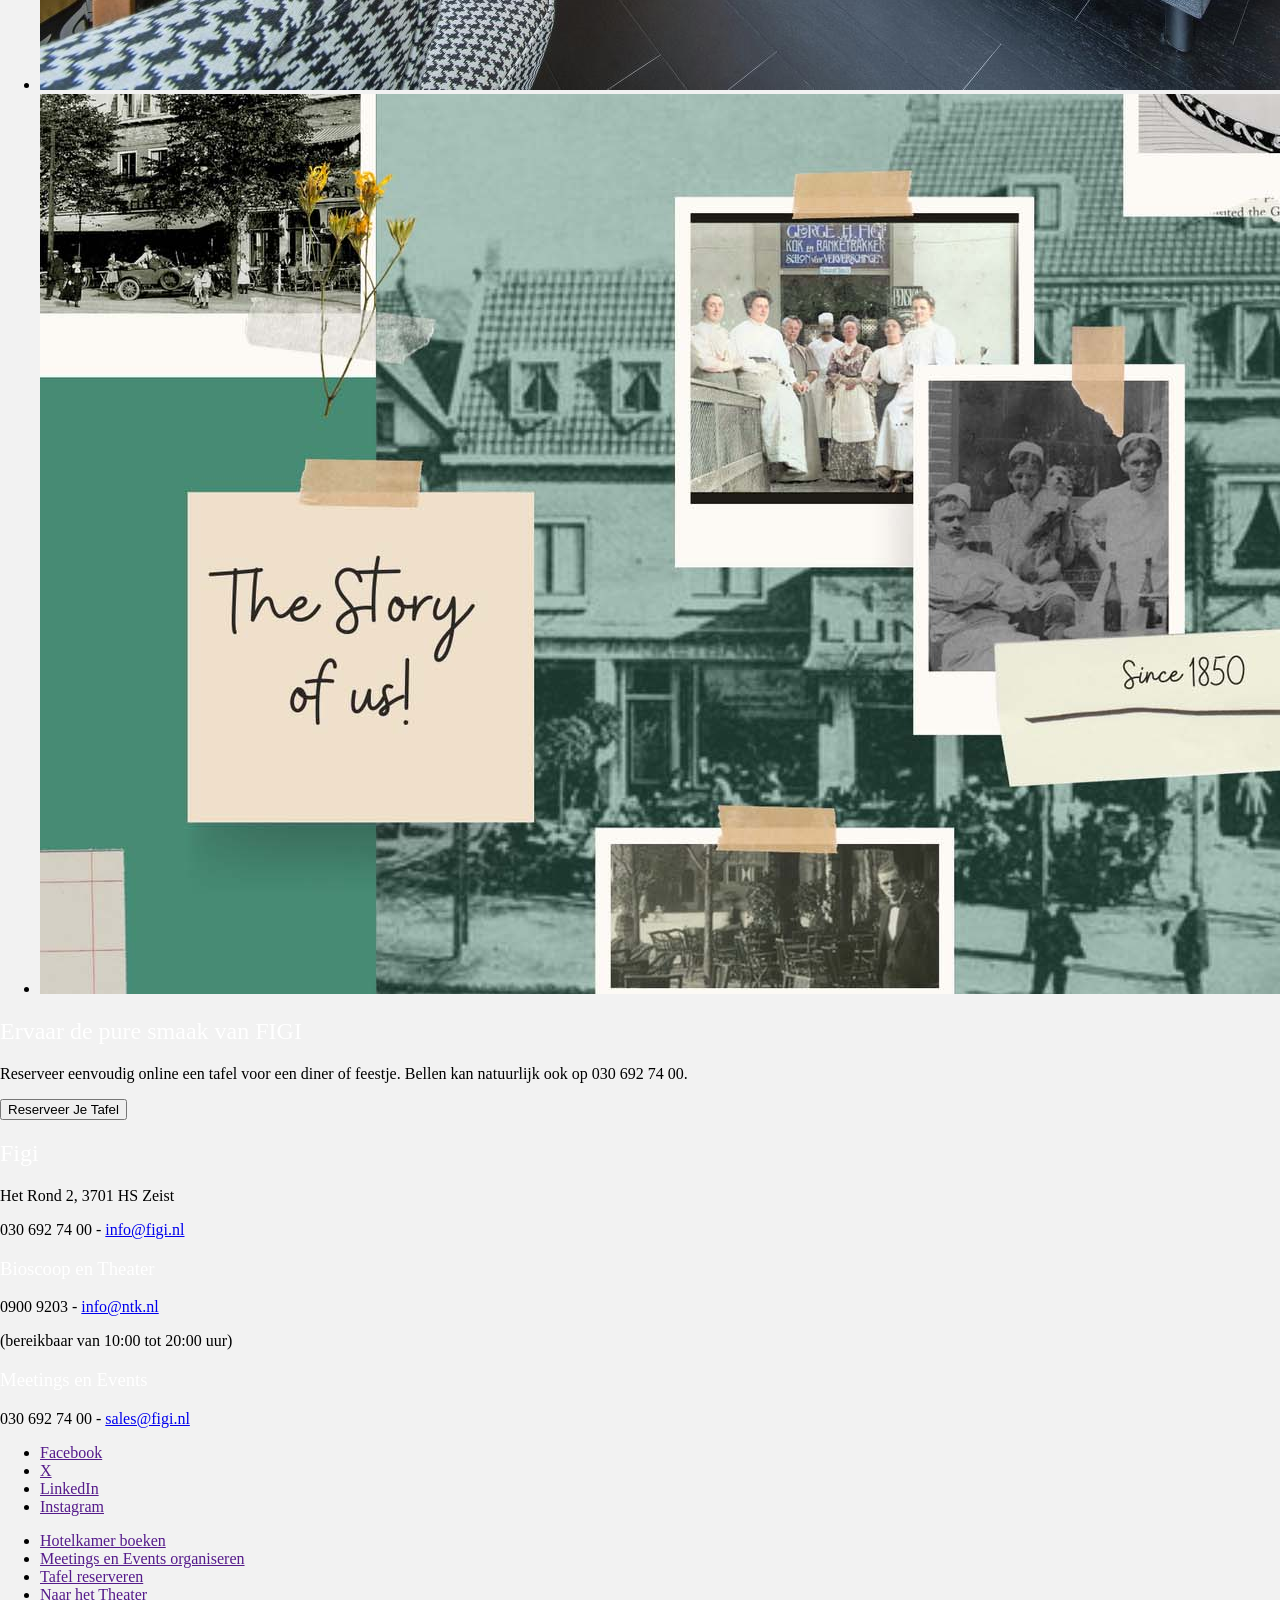
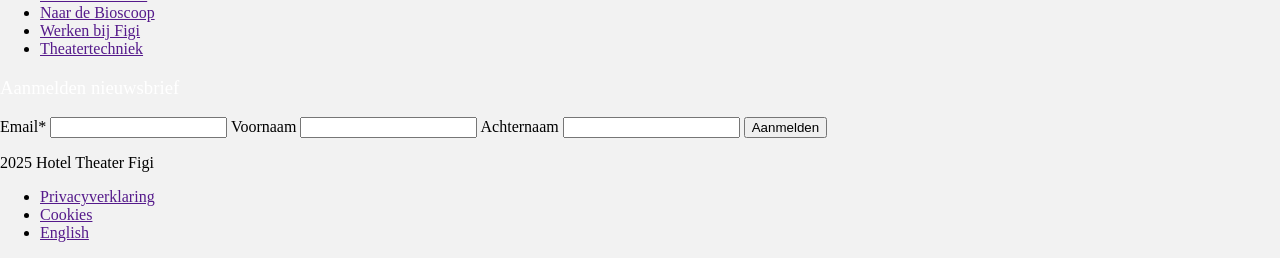
==== commit 87e3262d: "Update index.html" ====
--- a/index.html
+++ b/index.html
@@ -1,177 +1,206 @@
 <!DOCTYPE html>
 <html lang="nl">
+
 <head>
-	<meta charset="UTF-8">
-	<meta name="author" content="Senuk">
-	<meta name="viewport" content="width=device-width, initial-scale=1">
-	<title>Figi-Home</title>
-
-	<link href="styles/style.css" rel="stylesheet">
+  <meta charset="UTF-8">
+  <meta name="author" content="Senuk">
+  <meta name="viewport" content="width=device-width, initial-scale=1">
+  <title>Figi-Home</title>
+  <link href="styles/style.css" rel="stylesheet">
   <link href="styles/indexstyle.css" rel="stylesheet">
   <script src="scripts/script.js" defer></script>
   <link rel="icon" type="image/svg+xml" href="images/favicon.svg">
-
 </head>
-  <body>
-    <header>
-      <section>
-        <ul>
-          <li><a href="tel:+31306927400">+31 30 69 27 400</a></li>
-          <li><a href="mailto:info@figi.nlText">info@figi.nl</a></li>
-        </ul>
-      </section>
-         <!--<button type="button" aria-hidden="true">
-            <img src="/images/hamburger.png"alt="Menu">
-          </button>
-        -->
-          <a href="index.html"><img src="images/logo.png" alt="Figi logo,Home Page link"></a>
-      <section>
-        <nav>
-           <!--
-          <button type="button" aria-hidden="true">
-            <img src="images/sluit.png" alt="Sluit Menu">
-          </button>
-          -->
-          <ul>
-            <li><a href="">Hotel</a></li>
-            <li><a href="">Meetings en Events</a></li>
-            <li><a href="">Grand Cafe</a></li>
-            <li><a href="">Theater</a></li>
-            <li><a href="">Bioscoop</a></li>
-            <li><a href="">Over FIGI</a></li>
-            <li><a href="">Contact</a></li>
-          </ul>
-        </nav>
-      </section>
-    </header>
-
-    <main>
-      <section>
-        <h1>Ruime kamers en suites</h1>
-        <a href="">Boek een hotelkamer in Zeist</a>
-      </section>
-
-      <section>
-        <h2>Ervaar het in Figi</h2>
-        <p>
-          FIGI biedt een breed scala aan culturele, culinaire, congres- en
-          overnachtingsfaciliteiten. Onder één dak zit een hotel, restaurant,
-          talrijke vergader- en congreszalen, bioscoop en theater.
-        </p>
+
+<body>
+  <header>
+    <section>
+      <ul>
+        <li><a aria-label="Figi nummer" href="tel:+31306927400">+31 30 69 27 400</a></li>
+        <li><a alt="Figi email address" href="mailto:info@figi.nlText">info@figi.nl</a></li>
+      </ul>
+    </section>
+    <a alt="Figi logo,Home Page link" href="index.html"><img src="images/logo.png"></a>
+    <section>
+      <nav open="false" id="nav">
+        <ul>
+          <li><a alt="Link om een hotel te boeken" href="">Hotel</a></li>
+          <li><a alt="Link om ruimte te huren voor meetings en Events" href="">Meetings en Events</a></li>
+          <li><a alt="Link naar onze Cafe menu" href="">Grand Cafe</a></li>
+          <li><a alt="Link naar onze Theater" href="">Theater</a></li>
+          <li><a alt="Link naar onze Bioscoop, kaartjes halen" href="">Bioscoop</a></li>
+          <li><a alt="Link om meer te weten over Figi" href="overfigi.html">Over FIGI</a></li>
+          <li><a alt="Link naar onze contact pagina" href="">Contact</a></li>
+        </ul>
+      </nav>
+    </section>
+
+    <button id="hamburgerMenuIcon">
+      <span></span>
+      <span></span>
+      <span></span>
+    </button>
+    <img src="images/garland.png" alt="garland - versering">
+  </header>
+  <main>
+    <section>
+      <h1>Ruime kamers en suites</h1>
+      <video autoplay muted loop playsinline>
+        <source src="/videos/hero.mp4" type="video/mp4" alt="Video over onze bedrijf">
+      </video>
+      <a alt="Boek een kamer in Figi" href="">Boek een hotelkamer in Zeist</a>
+    </section>
+    <section>
+      <h2>Ervaar het in Figi</h2>
+      <p>
+        FIGI biedt een breed scala aan culturele, culinaire, congres- en
+        overnachtingsfaciliteiten. Onder één dak zit een hotel, restaurant,
+        talrijke vergader- en congreszalen, bioscoop en theater.
+      </p>
+      <ul>
+        <li>
+          <p>Reserveer een tafel</p>
+          <img src="images/cardtafel.jpg" alt="Reserveer een tafel in het Grand Café">
+        </li>
+        <li>
+          <p>Boek een kamer</p>
+          <img src="images/cardkamer.jpg" alt="Hotelkamer in Figi">
+        </li>
+        <li>
+          <p>Kies een film</p>
+          <img src="images/cardfilm.png" alt="Bioscoopstoelen in Figi">
+        </li>
+        <li>
+          <p>Theater Voorstellingen</p>
+          <img src="images/cardtheater.jpg" alt="Theaterzaal bij Figi">
+        </li>
+        <li>
+          <p>Meetings en Events</p>
+          <img src="images/cardmeetings.jpg" alt="Meetings en evenementenruimte">
+        </li>
+        <li>
+          <p>Werken bij Figi</p>
+          <img src="images/cardwerk.jpg" alt="Werken bij Figi">
+        </li>
+        <li>
+          <p>Familiebedrijf Figi</p>
+          <img src="images/cardfamilie.jpg" alt="Geschiedenis van Figi">
+        </li>
+        <li>
+          <p>Bereikbaarheid</p>
+          <img src="images/cardbereikbaarheid.jpg" alt="Gebouw van Figi">
+        </li>
+      </ul>
+    </section>
+    <section>
+      <h2>Plan je verblijf</h2>
+      <section>
+        <h3>Boek een kamer</h3>
+        <form action="#">
+          <p>Datum aankomst</p>
+          <input alt="Boek een hotel kamer, selecteer een datum van aankomst" type="date" name="arrival">
+          <p>Datum vertrek</p>
+          <input alt="Selecteer een datum van verterken" type="date" name="departure">
+          <button alt="Klik om te comfirmen" type="submit">Zoek kamers</button>
+        </form>
+      </section>
+      <section>
+        <h3>Hotel Reviews</h3>
         <ul>
           <li>
-            <p>Reserveer een tafel</p>
-            <img src="images/cardtafel.jpg"alt="Reserveer een tafel in het Grand Café">
+            <p> Prima verblijf na aanleiding van een bruiloft in slot Zeist. Lekkere geslapen, prima bedden,
+              schone kamers en erg uitgebreid ontbijt.
+              Het personeel was erg vriendelijk en behulpzaam. Een echte aanrader.</p>
+            <p>Anita V.</p>
           </li>
           <li>
-            <p>Boek een kamer</p>
-            <img src="images/cardkamer.jpg"alt="Hotelkamer in Figi">
-          </li>
-          <li>
-            <p>Kies een film</p>
-            <img src="images/cardfilm.png"alt="Bioscoopstoelen in Figi">
-          </li>
-          <li>
-            <p>Theater Voorstellingen</p>
-            <img src="images/cardtheater.jpg"alt="Theaterzaal bij Figi">
-          </li>
-          <li>
-            <p>Meetings en Events</p>
-            <img src="images/cardmeetings.jpg"alt="Meetings en evenementenruimte">
-          </li>
-          <li>
-            <p>Werken bij Figi</p>
-            <img src="images/cardwerk.jpg"alt="Werken bij Figi">
-          </li>
-          <li>
-            <p>Familiebedrijf Figi</p>
-            <img src="images/cardfamilie.jpg"alt="Geschiedenis van Figi">
-          </li>
-          <li>
-            <p>Bereikbaarheid</p>
-            <img src="images/cardbereikbaarheid.jpg"alt="Gebouw van Figi">
-          </li>
-        </ul>
-      </section>
-
-      <section>
-        <h2>Plan je verblijf</h2>
-        <section>
-          <h3>Boek een kamer</h3>
-          <form action="#">
-            <p>Datum aankomst</p>
-            <input type="date" name="arrival">
-            <p>Datum vertrek</p>
-            <input type="date" name="departure">
-            <button type="submit">Zoek kamers</button>
-          </form>
-        </section>
-        <section>
-        <h3>Hotel Reviews</h3>
-        <ul>
-          <li><p> Prima verblijf na aanleiding van een bruiloft in slot Zeist. Lekkere geslapen, prima bedden,
-             schone kamers en erg uitgebreid ontbijt.
-             Het personeel was erg vriendelijk en behulpzaam. Een echte aanrader.</p>
-             <p>Anita V.</p></li>
-          <li><p> We waren in coronatijd ook al eens geweest.
-                Maar het was thuiskomen voor ons. Vriendelijk personeel, perfecte locatie om in de buurt wat te gaan ondernemen.
-                mooie kamers,kortom, wij zijn fan van het hotel en gaan zeker nog een keer terugkomen</p>
-              <p>Fiona J.</p>
-
+            <p> We waren in coronatijd ook al eens geweest.
+              Maar het was thuiskomen voor ons. Vriendelijk personeel, perfecte locatie om in de buurt wat te gaan
+              ondernemen.
+              mooie kamers,kortom, wij zijn fan van het hotel en gaan zeker nog een keer terugkomen</p>
+            <p>Fiona J.</p>
           <li>
             <p> Prachtige omgeving om te fietsen. Heerlijke bedden, prima ontbijt en gastvrij personeel.
-               Ook heel leuk: de bioscoop is vanuit het hotel binnendoor te bereiken en je krijgt nog eens 3,50 korting op
-                je bioscoopkaartje. Vorig jaar ook al geweest en volgend jaar gaan we weer.</p>
-              <p>Sjoerd V.</p>
+              Ook heel leuk: de bioscoop is vanuit het hotel binnendoor te bereiken en je krijgt nog eens 3,50 korting
+              op
+              je bioscoopkaartje. Vorig jaar ook al geweest en volgend jaar gaan we weer.</p>
+            <p>Sjoerd V.</p>
           </li>
         </ul>
-        </section>
-      </section>
-    </main>
-
-    <footer>
-      <section>
-        <section>
-          <h2>Figi</h2>
-          <p>Het Rond 2, 3701 HS Zeist</p>
-          <p>030 692 74 00 - <a href="mailto:info@figi.nl">info@figi.nl</a></p>
-
-          <h4>Bioscoop en Theater</h4>
-          <p>0900 9203 - <a href="mailto:info@ntk.nl">info@ntk.nl</a></p>
-          <p>(bereikbaar van 10:00 tot 20:00 uur)</p>
-
-          <h4>Meetings en Events</h4>
-          <p>030 692 74 00 - <a href="mailto:sales@figi.nl">sales@figi.nl</a></p>
-
-          <ul>
-            <li><a href="">Facebook</a></li>
-            <li><a href="">X</a></li>
-            <li><a href="">LinkedIn</a></li>
-            <li><a href="">Instagram</a></li>
-          </ul>
-        </section>
-        <section>
-          <ul>
-            <li><a href="">Hotelkamer boeken</a></li>
-            <li><a href="">Meetings en Events organiseren</a></li>
-            <li><a href="">Tafel reserveren</a></li>
-            <li><a href="">Naar het Theater</a></li>
-            <li><a href="">Naar de Bioscoop</a></li>
-            <li><a href="">Werken bij Figi</a></li>
-            <li><a href="">Theatertechniek</a></li>
-          </ul>
-        </section>
-      </section>
-      <section>
-        <p>2025 Hotel Theater Figi</p>
-        <ul>
-          <li><a href="">Privacyverklaring</a></li>
-          <li><a href="">Cookies</a></li>
-          <li><a href="">English</a></li>
-        </ul>
-      </section>
-    </footer>
-  </body>
+      </section>
+    </section>
+    <section>
+      <section>
+        <ul>
+          <li><img src="images/cardbereikbaarheid.jpg" alt="Gebouw van Figi"></li>
+          <li><img src="images/cardkamer.jpg" alt="Hotelkamer in Figi"></li>
+          <li><img src="images/cardfamilie.jpg" alt="Geschiedenis van Figi"></li>
+        </ul>
+      </section>
+      <section>
+        <h2>Ervaar de pure smaak van FIGI</h2>
+        <p>Reserveer eenvoudig online een tafel voor een diner of feestje. Bellen kan natuurlijk ook op 030 692 74 00.
+        </p>
+        <button alt="Reserveer een Tafel"> Reserveer Je Tafel</button>
+      </section>
+    </section>
+  </main>
+  <footer>
+    <section>
+      <section>
+        <h2>Figi</h2>
+        <p>Het Rond 2, 3701 HS Zeist
+        <p>030 692 74 00 - <a alt="Onze telefoon nummer" href="mailto:info@figi.nl">info@figi.nl</a></p>
+        </p>
+        <h3>Bioscoop en Theater</h3>
+        <p>0900 9203 - <a alt="Onze email address om informatie te hebben" href="mailto:info@ntk.nl">info@ntk.nl</a>
+        <p>(bereikbaar van 10:00 tot 20:00 uur)</p>
+        </p>
+        <h3>Meetings en Events</h3>
+        <p>030 692 74 00 - <a alt="Email address van onze sales afdeling" href="mailto:sales@figi.nl">sales@figi.nl</a>
+        </p>
+        <ul>
+          <li><a alt="Link naar onze Facebook" href="">Facebook</a></li>
+          <li><a alt="Link naar onze Twitter" href="">X</a></li>
+          <li><a alt="Link naar onze LinkedIn" href="">LinkedIn</a></li>
+          <li><a alt="Link naar onze Instagram" href="">Instagram</a></li>
+        </ul>
+      </section>
+      <section>
+        <ul>
+          <li><a alt="Link om een hotel te boeken" href="">Hotelkamer boeken</a></li>
+          <li><a alt="Link om ruimte te huren voor meetings en Events" href="">Meetings en Events organiseren</a></li>
+          <li><a alt="Link naar onze Cafe menu" href="">Tafel reserveren</a></li>
+          <li><a alt="Link naar onze Theater" href="">Naar het Theater</a></li>
+          <li><a alt="Link naar onze Bioscoop, kaartjes halen" href="">Naar de Bioscoop</a></li>
+          <li><a alt="Link om werk te vinden bij Figi" href="">Werken bij Figi</a></li>
+          <li><a alt="Link om meer te weten over onze TheaterTechnieken" href="">Theatertechniek</a></li>
+        </ul>
+      </section>
+      <section>
+        <h3>Aanmelden nieuwsbrief</h3>
+        <form class="newsletter-form">
+          <label for="email">Email*</label>
+          <input alt="Vul je email address om een bericht naar ons te sturen" type="email" id="email" name="email"
+            required>
+          <label for="voornaam">Voornaam</label>
+          <input alt="Vul je Voornaam om een bericht naar ons te sturen" type="text" id="voornaam" name="voornaam">
+          <label for="achternaam">Achternaam</label>
+          <input alt="Vul je Achternaam om een bericht naar ons te sturen" type="text" id="achternaam"
+            name="achternaam">
+          <button alt="Sumbit bericht" type="submit">Aanmelden</button>
+        </form>
+      </section>
+    </section>
+    <section>
+      <p>2025 Hotel Theater Figi</p>
+      <ul>
+        <li><a alt="Link naar onze Privacyverklaring" href="">Privacyverklaring</a></li>
+        <li><a alt="Link naar onze Cookies opties" href="">Cookies</a></li>
+        <li><a alt="Click here to turn the website to English" href="">English</a></li>
+      </ul>
+    </section>
+  </footer>
+</body>
 
 </html>
-
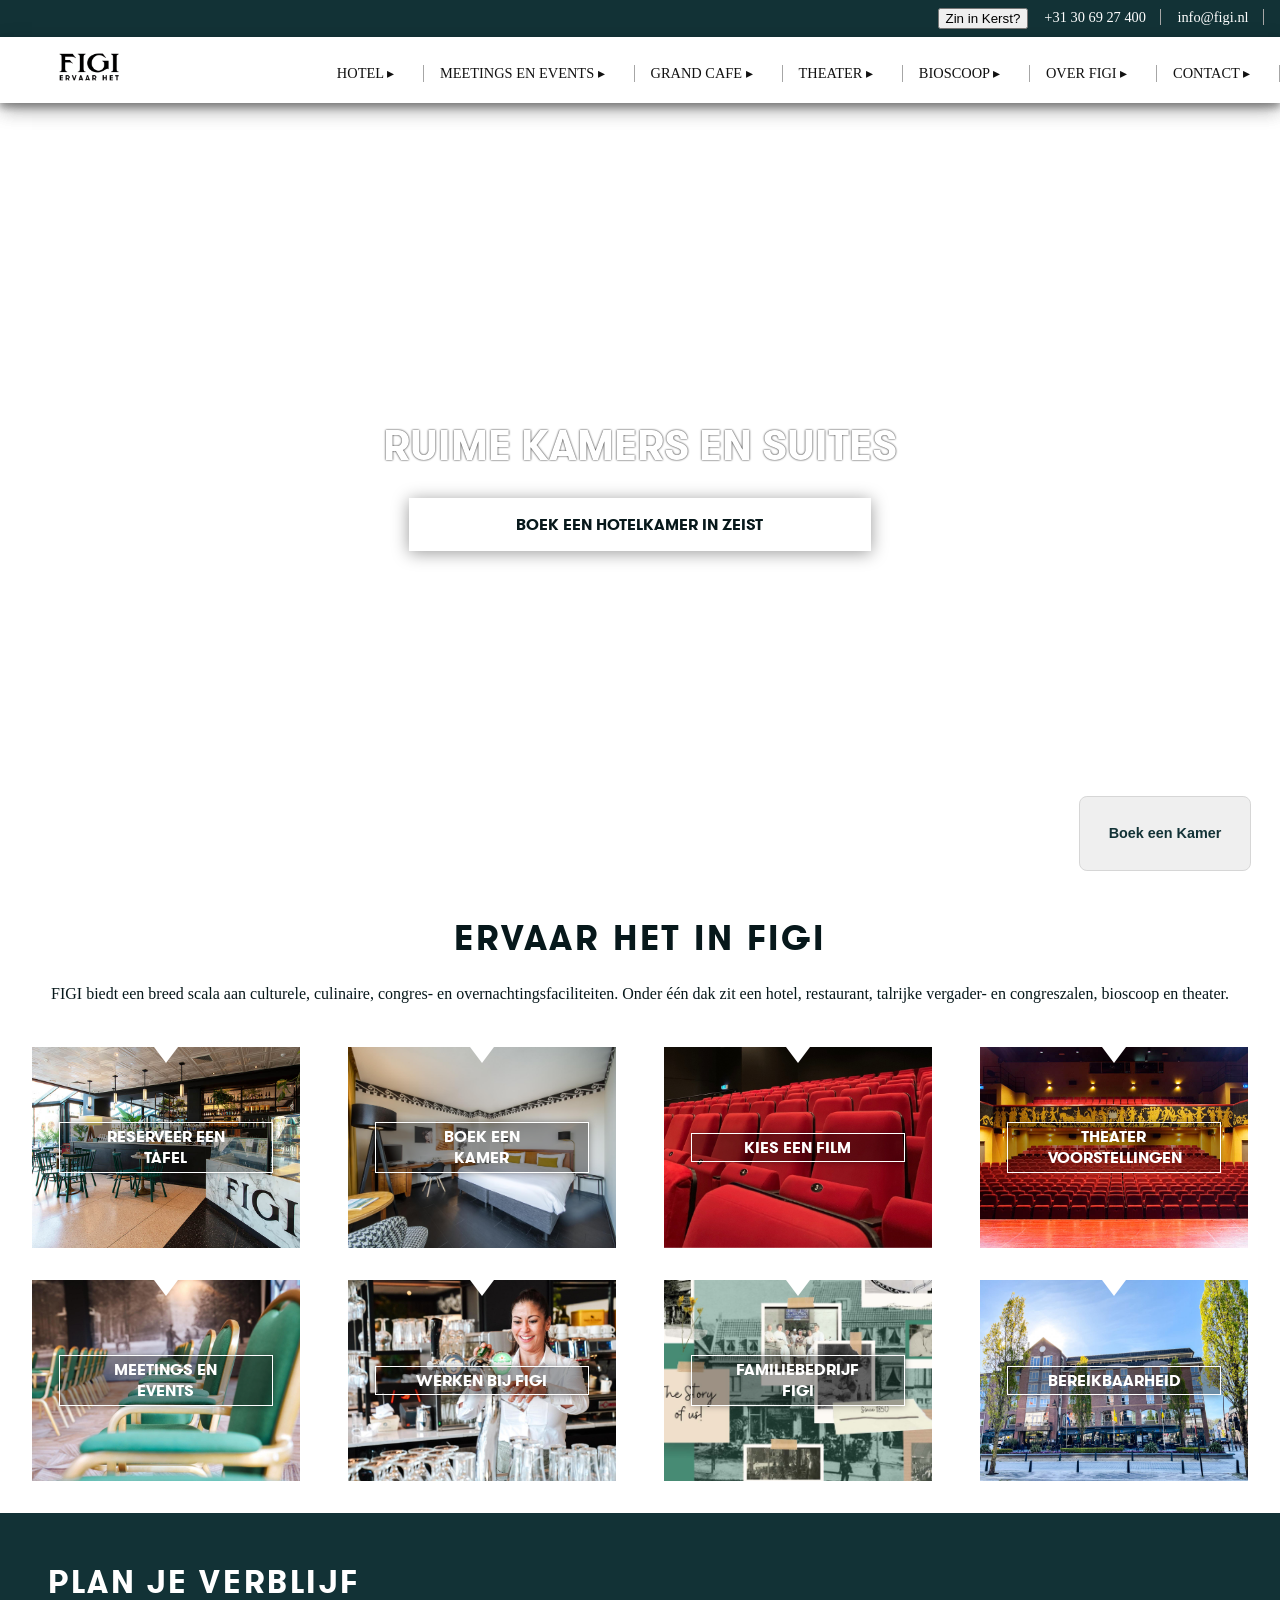
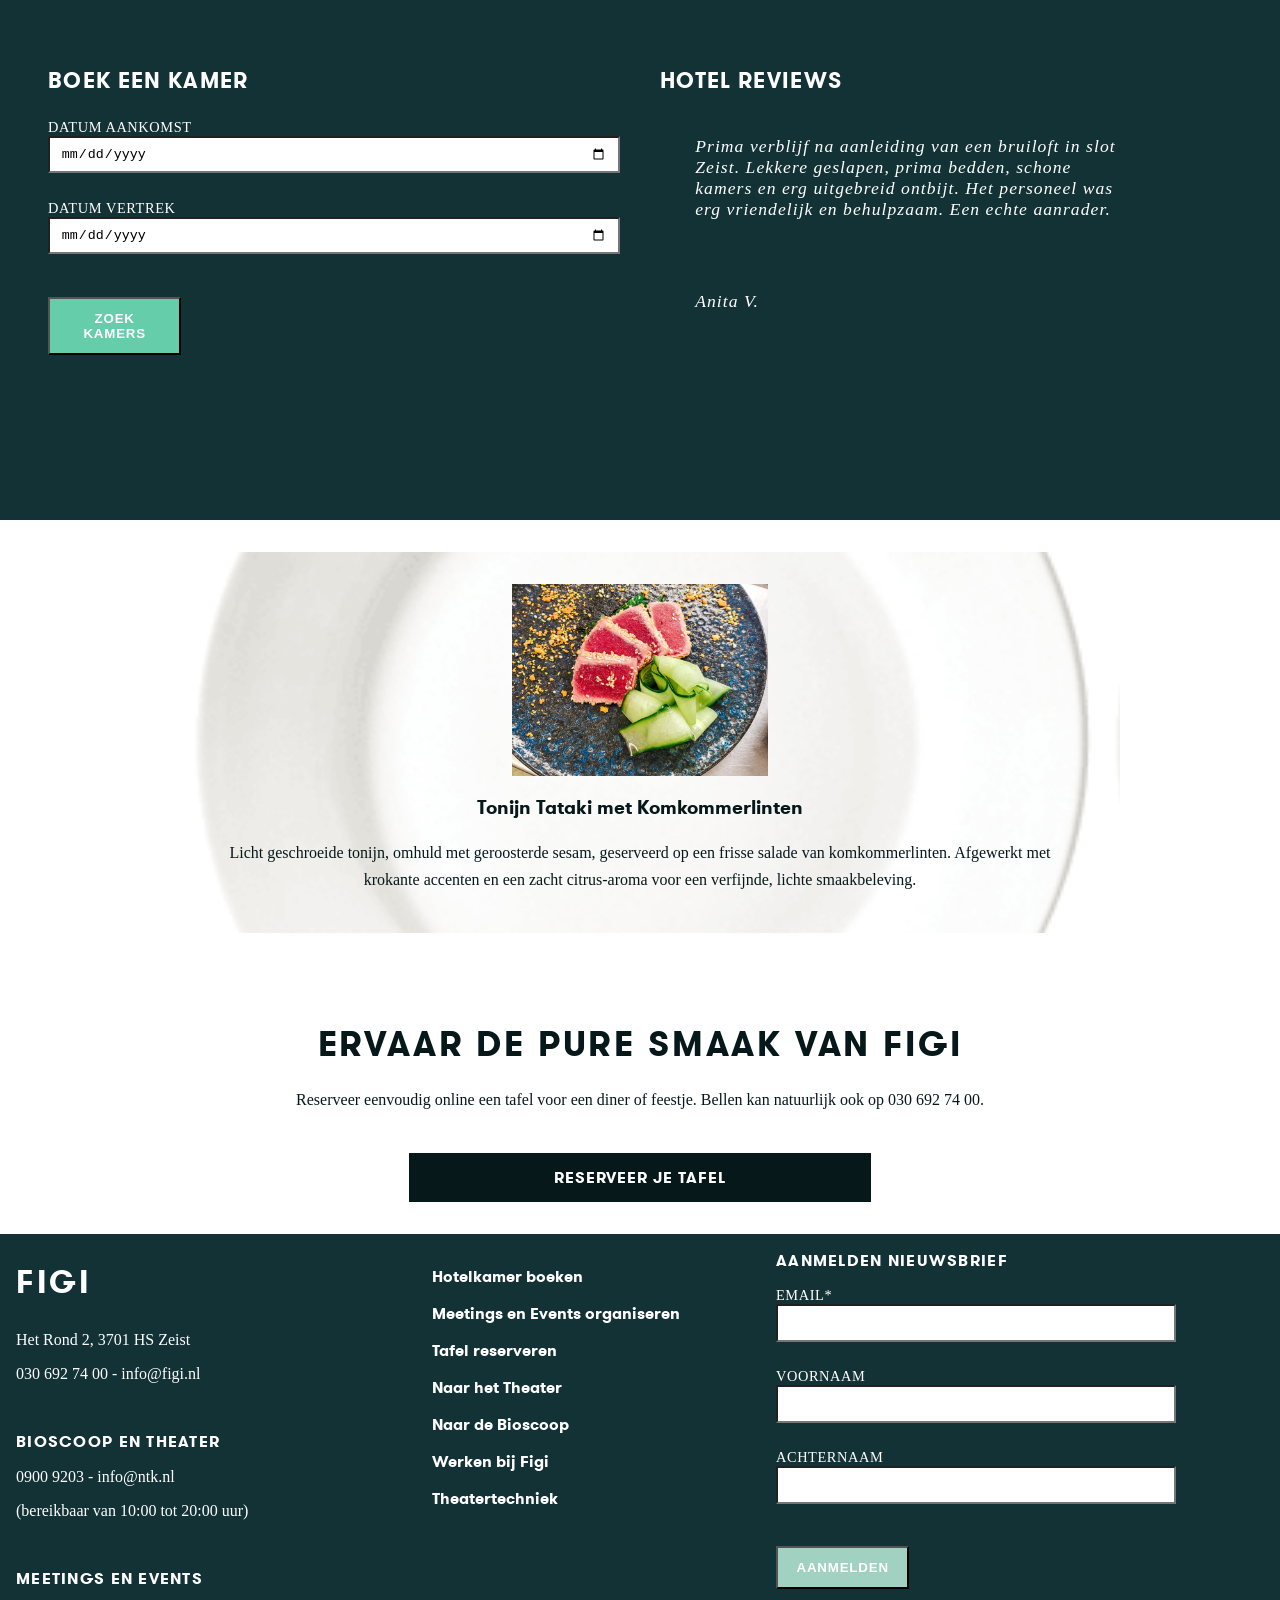
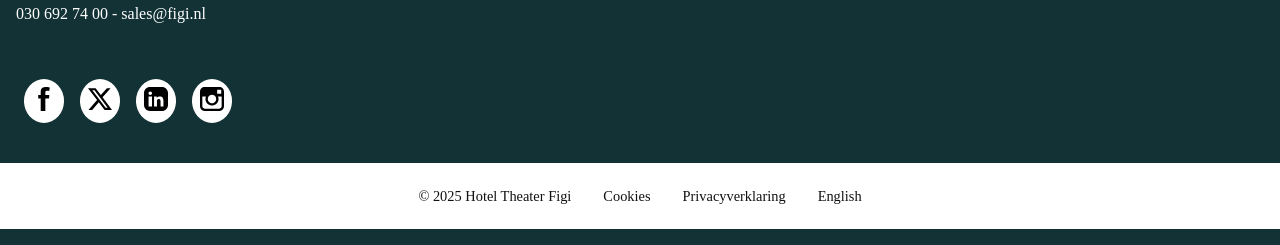
==== commit d9091a6c: "Add files via upload" ====
--- a/index.html
+++ b/index.html
@@ -14,41 +14,42 @@
 
 <body>
   <header>
-    <section>
-      <ul>
-        <li><a aria-label="Figi nummer" href="tel:+31306927400">+31 30 69 27 400</a></li>
-        <li><a alt="Figi email address" href="mailto:info@figi.nlText">info@figi.nl</a></li>
-      </ul>
-    </section>
-    <a alt="Figi logo,Home Page link" href="index.html"><img src="images/logo.png"></a>
-    <section>
-      <nav open="false" id="nav">
+    <section><!--1.1 Opmerking-->
+      <ul><!--1.2 Opmerking-->
+        <li><a href="#boek" class="skip">Boek een Kamer</a></li><!--1.1-->
+        <li><button aria-label="Kerst thema aanzetten">Zin in Kerst?</button></li>
+        <li><a aria-label="Figi nummer" href="tel:+31306927400">+31 30 69 27 400</a></li><!--1.2-->
+        <li><a aria-label="Figi email address" href="mailto:info@figi.nlText">info@figi.nl</a></li>
+      </ul>
+    </section>
+    <section>
+      <nav open="false"> <!--1.3-->
         <ul>
-          <li><a alt="Link om een hotel te boeken" href="">Hotel</a></li>
-          <li><a alt="Link om ruimte te huren voor meetings en Events" href="">Meetings en Events</a></li>
-          <li><a alt="Link naar onze Cafe menu" href="">Grand Cafe</a></li>
-          <li><a alt="Link naar onze Theater" href="">Theater</a></li>
-          <li><a alt="Link naar onze Bioscoop, kaartjes halen" href="">Bioscoop</a></li>
-          <li><a alt="Link om meer te weten over Figi" href="overfigi.html">Over FIGI</a></li>
-          <li><a alt="Link naar onze contact pagina" href="">Contact</a></li>
+          <li><a aria-label="Link om een hotel te boeken" href="">Hotel ▸</a></li>
+          <li><a aria-label="Link om ruimte te huren voor meetings en Events" href="">Meetings en Events ▸</a></li>
+          <li><a aria-label="Link naar onze Cafe menu" href="">Grand Cafe ▸</a></li>
+          <li><a aria-label="Link naar onze Theater" href="">Theater ▸</a></li>
+          <li><a aria-label="Link naar onze Bioscoop, kaartjes halen" href="">Bioscoop ▸</a></li>
+          <li><a aria-label="Link om meer te weten over Figi" href="overfigi.html">Over FIGI ▸</a></li>
+          <li><a aria-label="Link naar onze contact pagina" href="">Contact ▸</a></li>
         </ul>
       </nav>
     </section>
-
-    <button id="hamburgerMenuIcon">
+    <button aria-label="Menu" id="hamburgerMenuIcon">
       <span></span>
       <span></span>
       <span></span>
     </button>
-    <img src="images/garland.png" alt="garland - versering">
+    <a href="index.html"><img src="images/logo.png" alt="Figi logo,Home Page link"></a>
+    <img src="images/garland.png">
   </header>
   <main>
     <section>
       <h1>Ruime kamers en suites</h1>
-      <video autoplay muted loop playsinline>
+      <video autoplay muted loop playsinline hidden><!--1.4-->
         <source src="/videos/hero.mp4" type="video/mp4" alt="Video over onze bedrijf">
       </video>
-      <a alt="Boek een kamer in Figi" href="">Boek een hotelkamer in Zeist</a>
+      <a aria-label="Boek een kamer in Figi" href="">Boek een hotelkamer in Zeist</a>
     </section>
     <section>
       <h2>Ervaar het in Figi</h2>
@@ -59,49 +60,49 @@
       </p>
       <ul>
         <li>
-          <p>Reserveer een tafel</p>
+          <a aria-label="Reserveer een tafel bij ons restaurant" href="">Reserveer een tafel</a>
           <img src="images/cardtafel.jpg" alt="Reserveer een tafel in het Grand Café">
         </li>
         <li>
-          <p>Boek een kamer</p>
+          <a aria-label="Boek een kamer bij Figi" href="">Boek een kamer</a>
           <img src="images/cardkamer.jpg" alt="Hotelkamer in Figi">
         </li>
         <li>
-          <p>Kies een film</p>
+          <a aria-label="Kies een film bij onze bioscoop" href="">Kies een film</a>
           <img src="images/cardfilm.png" alt="Bioscoopstoelen in Figi">
         </li>
         <li>
-          <p>Theater Voorstellingen</p>
+          <a aria-label="Bekijk theater voorstellingen" href="">Theater Voorstellingen</a>
           <img src="images/cardtheater.jpg" alt="Theaterzaal bij Figi">
         </li>
         <li>
-          <p>Meetings en Events</p>
+          <a aria-label="Meer informatie over Meetings en Events" href="">Meetings en Events</a>
           <img src="images/cardmeetings.jpg" alt="Meetings en evenementenruimte">
         </li>
         <li>
-          <p>Werken bij Figi</p>
+          <a aria-label="Bekijk vacatures en werken bij Figi" href="">Werken bij Figi</a>
           <img src="images/cardwerk.jpg" alt="Werken bij Figi">
         </li>
         <li>
-          <p>Familiebedrijf Figi</p>
+          <a aria-label="Lees meer over het familiebedrijf Figi" href="">Familiebedrijf Figi</a>
           <img src="images/cardfamilie.jpg" alt="Geschiedenis van Figi">
         </li>
         <li>
-          <p>Bereikbaarheid</p>
+          <a aria-label="Bekijk onze bereikbaarheid" href="">Bereikbaarheid</a>
           <img src="images/cardbereikbaarheid.jpg" alt="Gebouw van Figi">
         </li>
       </ul>
     </section>
-    <section>
+    <section id="boek"><!--1.1-->
       <h2>Plan je verblijf</h2>
       <section>
         <h3>Boek een kamer</h3>
-        <form action="#">
-          <p>Datum aankomst</p>
-          <input alt="Boek een hotel kamer, selecteer een datum van aankomst" type="date" name="arrival">
-          <p>Datum vertrek</p>
-          <input alt="Selecteer een datum van verterken" type="date" name="departure">
-          <button alt="Klik om te comfirmen" type="submit">Zoek kamers</button>
+        <form>
+          <label for="arrival">Datum aankomst</label><!--1.5-->
+          <input type="date" id="arrival" name="arrival">
+          <label for="departure">Datum vertrek</label>
+          <input type="date" id="departure" name="departure">
+          <button type="submit">Zoek kamers</button>
         </form>
       </section>
       <section>
@@ -130,77 +131,171 @@
       </section>
     </section>
     <section>
-      <section>
-        <ul>
-          <li><img src="images/cardbereikbaarheid.jpg" alt="Gebouw van Figi"></li>
-          <li><img src="images/cardkamer.jpg" alt="Hotelkamer in Figi"></li>
-          <li><img src="images/cardfamilie.jpg" alt="Geschiedenis van Figi"></li>
-        </ul>
-      </section>
-      <section>
-        <h2>Ervaar de pure smaak van FIGI</h2>
-        <p>Reserveer eenvoudig online een tafel voor een diner of feestje. Bellen kan natuurlijk ook op 030 692 74 00.
-        </p>
-        <button alt="Reserveer een Tafel"> Reserveer Je Tafel</button>
-      </section>
-    </section>
+      <ul>
+        <li>
+          <img src="images/1.png" alt="Tonijn Tataki"><!--1.3 Opmerking-->
+          <h3>Tonijn Tataki met Komkommerlinten</h3>
+          <p>
+            Licht geschroeide tonijn, omhuld met geroosterde sesam,
+            geserveerd op een frisse salade van komkommerlinten.
+            Afgewerkt met krokante accenten en een zacht citrus-aroma voor een verfijnde,
+            lichte smaakbeleving.
+          </p>
+        </li>
+        <li>
+          <img src="images/2.png" alt="Bietensalade">
+          <h3>Kleurrijke Bietensalade met Walnoot & Pistache</h3>
+          <p>
+            Een levendige mix van rode en gele biet, gecombineerd met jonge bladgroenten.
+            Verrijkt met geroosterde walnoten, pistache en een frisse vinaigrette
+            voor een knapperige en smaakvolle sensatie.
+          </p>
+        </li>
+        <li>
+          <img src="images/31.jpg" alt="Patisserie selectie">
+          <h3>Huisgemaakte Patisserie Selectie</h3>
+          <p>
+            Een assortiment van ambachtelijke patisserie, waaronder luchtige cakejes,
+            verfijnde koekjes en romige zoetigheden. Ideaal voor bij de koffie
+            of als elegante afsluiting van de maaltijd.
+          </p>
+        </li>
+        <li>
+          <img src="images/39.jpg" alt="Gerookte zalm met kruiden">
+          <h3>Gerookte Zalm met Kruidentopping</h3>
+          <p>
+            Zachte zalm met een krokante kruidenkorst, geserveerd met frisse komkommer
+            en lichte citrustonen. Een elegante en verfijnde klassieker met moderne twist.
+          </p>
+        </li>
+        <li>
+          <img src="images/40.jpg" alt="Seafood Boil">
+          <h3>Seafood Boil Deluxe</h3>
+          <p>
+            Een royale selectie van schaal- en schelpdieren, gecombineerd met groenten
+            en een krachtige, boterige kruidensaus. Perfect voor liefhebbers van rijke,
+            hartige smaken uit de zee.
+          </p>
+        </li>
+        <li>
+          <img src="images/41.jpg" alt="Koningsdiner">
+          <h3>Koningsdiner Plateau</h3>
+          <p>
+            Een luxe plateau met een variatie van vleeswaren, kazen, dips en brood.
+            Verrijkt met delicate garnituren voor een royale en feestelijke tafelervaring.
+          </p>
+        </li>
+        <li>
+          <img src="images/42.jpg" alt="Ontbijt bord">
+          <h3>Ontbijtplateau met Koffie & Gebak</h3>
+          <p>
+            Een uitnodigend ontbijt met vers gebak, romige cappuccino,
+            en een selectie zoete lekkernijen. De perfecte start van een ontspannen dag.
+          </p>
+        </li>
+      </ul>
+      <h2>Ervaar de pure smaak van FIGI</h2>
+      <p>Reserveer eenvoudig online een tafel voor een diner of feestje. Bellen kan natuurlijk ook op 030 692 74 00.</p>
+      <a aria-label="Reserveer een tafel" href="">Reserveer je Tafel</a>
+    </section>
+    <button id="helpButton">Boek een Kamer</button><!--1.6-->
+    <dialog id="helpDialog">
+    </dialog>
   </main>
   <footer>
     <section>
       <section>
         <h2>Figi</h2>
-        <p>Het Rond 2, 3701 HS Zeist
-        <p>030 692 74 00 - <a alt="Onze telefoon nummer" href="mailto:info@figi.nl">info@figi.nl</a></p>
+        <p>Het Rond 2, 3701 HS Zeist </p>
+        <p>030 692 74 00 - <a href="mailto:info@figi.nl">info@figi.nl</a></p>
+      </section>
+      <section>
+        <h3>Bioscoop en Theater</h3>
+        <p>0900 9203 - <a href="mailto:info@ntk.nl">info@ntk.nl</a></p>
+        <p>(bereikbaar van 10:00 tot 20:00 uur)</p>
+      </section>
+      <section>
+        <h3>Meetings en Events</h3>
+        <p>030 692 74 00 - <a href="mailto:sales@figi.nl">sales@figi.nl</a>
         </p>
-        <h3>Bioscoop en Theater</h3>
-        <p>0900 9203 - <a alt="Onze email address om informatie te hebben" href="mailto:info@ntk.nl">info@ntk.nl</a>
-        <p>(bereikbaar van 10:00 tot 20:00 uur)</p>
-        </p>
-        <h3>Meetings en Events</h3>
-        <p>030 692 74 00 - <a alt="Email address van onze sales afdeling" href="mailto:sales@figi.nl">sales@figi.nl</a>
-        </p>
-        <ul>
-          <li><a alt="Link naar onze Facebook" href="">Facebook</a></li>
-          <li><a alt="Link naar onze Twitter" href="">X</a></li>
-          <li><a alt="Link naar onze LinkedIn" href="">LinkedIn</a></li>
-          <li><a alt="Link naar onze Instagram" href="">Instagram</a></li>
-        </ul>
-      </section>
-      <section>
-        <ul>
-          <li><a alt="Link om een hotel te boeken" href="">Hotelkamer boeken</a></li>
-          <li><a alt="Link om ruimte te huren voor meetings en Events" href="">Meetings en Events organiseren</a></li>
-          <li><a alt="Link naar onze Cafe menu" href="">Tafel reserveren</a></li>
-          <li><a alt="Link naar onze Theater" href="">Naar het Theater</a></li>
-          <li><a alt="Link naar onze Bioscoop, kaartjes halen" href="">Naar de Bioscoop</a></li>
-          <li><a alt="Link om werk te vinden bij Figi" href="">Werken bij Figi</a></li>
-          <li><a alt="Link om meer te weten over onze TheaterTechnieken" href="">Theatertechniek</a></li>
-        </ul>
-      </section>
-      <section>
-        <h3>Aanmelden nieuwsbrief</h3>
-        <form class="newsletter-form">
-          <label for="email">Email*</label>
-          <input alt="Vul je email address om een bericht naar ons te sturen" type="email" id="email" name="email"
-            required>
-          <label for="voornaam">Voornaam</label>
-          <input alt="Vul je Voornaam om een bericht naar ons te sturen" type="text" id="voornaam" name="voornaam">
-          <label for="achternaam">Achternaam</label>
-          <input alt="Vul je Achternaam om een bericht naar ons te sturen" type="text" id="achternaam"
-            name="achternaam">
-          <button alt="Sumbit bericht" type="submit">Aanmelden</button>
-        </form>
-      </section>
-    </section>
-    <section>
-      <p>2025 Hotel Theater Figi</p>
+      </section>
       <ul>
-        <li><a alt="Link naar onze Privacyverklaring" href="">Privacyverklaring</a></li>
-        <li><a alt="Link naar onze Cookies opties" href="">Cookies</a></li>
-        <li><a alt="Click here to turn the website to English" href="">English</a></li>
-      </ul>
-    </section>
+        <li>
+          <a href="#" aria-label="Link naar onze Facebook">
+            <img src="images/facebook.svg" alt="Facebook icon">
+          </a>
+        </li>
+        <li>
+          <a href="#" aria-label="Link naar onze Twitter">
+            <img src="images/x.svg" alt="Twitter/X icon">
+          </a>
+        </li>
+        <li>
+          <a href="#" aria-label="Link naar onze LinkedIn">
+            <img src="images/linkedin.svg" alt="LinkedIn icon">
+          </a>
+        </li>
+        <li>
+          <a href="#" aria-label="Link naar onze Instagram">
+            <img src="images/instagram.svg" alt="Instagram icon">
+          </a>
+        </li>
+      </ul>
+    </section>
+    <section>
+      <ul>
+        <li><a aria-label="Link om een hotel te boeken" href="">Hotelkamer boeken</a></li>
+        <li><a aria-label="Link om ruimte te huren voor meetings en Events" href="">Meetings en Events organiseren</a>
+        </li>
+        <li><a aria-label="Link naar onze Cafe menu" href="">Tafel reserveren</a></li>
+        <li><a aria-label="Link naar onze Theater" href="">Naar het Theater</a></li>
+        <li><a aria-label="Link naar onze Bioscoop, kaartjes halen" href="">Naar de Bioscoop</a></li>
+        <li><a aria-label="Link om werk te vinden bij Figi" href="">Werken bij Figi</a></li>
+        <li><a aria-label="Link om meer te weten over onze TheaterTechnieken" href="">Theatertechniek</a></li>
+      </ul>
+    </section>
+    <section>
+      <h3>Aanmelden nieuwsbrief</h3>
+      <form>
+        <label for="email">Email*</label>
+        <input type="email" id="email" name="email" required>
+        <label for="voornaam">Voornaam</label>
+        <input type="text" id="voornaam" name="voornaam">
+        <label for="achternaam">Achternaam</label>
+        <input type="text" id="achternaam" name="achternaam">
+        <button type="submit">Aanmelden</button>
+      </form>
+    </section>
+    <ul>
+      <li><a href="">© 2025 Hotel Theater Figi</a></li>
+      <li><a href="">Cookies</a></li>
+      <li><a href="">Privacyverklaring</a></li>
+      <li><a href="">English</a></li>
+    </ul>
   </footer>
-</body>
-
-</html>
+
+
+  <!--Bronnen-->
+  <!--
+-1.1(Skip Link)Ik wilde een skiplink toevoegen, ik vond een voorbeeld en een voorbeeldvideo:
+https://www.w3schools.com/accessibility/accessibility_skip_links.php
+https://www.youtube.com/shorts/a-0HnL33-bY
+-1.2(Hoe je een aria label moet toevoegen en waar): https://www.quora.com/How-do-you-add-alt-tags-to-links
+-1.3(Hulp van Ronald gekregen om de Hamburger menu te maken)
+-1.4(Video + Video Hidden): De docent heeft me geholpen met het toevoegen van de Verborgen optie.
+ De rest van de code komt uit:https://www.w3schools.com/html/html5_video.asp HTML <video> Autoplay
+-1.5(De docent raadde me aan om invoer te gebruiken om de data toe te voegen.
+ De student-assistenten vertelden me dat ik labels moest gebruiken. Ik zocht uit hoe ik dat moest doen.)
+ https://www.w3schools.com/W3CSS/w3css_input.asp
+-1.6(Boek een kamer button): Voorbeeld code van codepen: https://codepen.io/shooft/pen/vENrZvj
+-->
+
+  <!--Opmerkingen-->
+  <!--
+-1.1(Section maar geen header)Ik heb de leraar hierover gevraagd en hij zei dat het goed was, 
+omdat ik de sectie gebruik om er een raster van te maken.
+-1.2(Ul oproepen)Dit waren de beginfases van mijn codering. Ik wist niet hoe ik de UL-sectie moest aanroepen,
+ maar ik heb de sectie in CSS aangeroepen. In de onderstaande code heb ik de ul-sectie aangeroepen in plaats van de sectie.
+-1.3(Geen header na section)Ik heb een afbeelding na de sectie toegevoegd. Het zou een H3 moeten zijn. Maar de afbeelding heeft al een alt-teken,
+ zodat de schermlezer het kan lezen. Dit is ook de grid volgorde.
+-->
--- a/styles/style.css
+++ b/styles/style.css
@@ -1,147 +1,580 @@
-*, *::before, *::after {
-  box-sizing: border-box;
-}
-
-@font-face {
-  font-family: "GTWalsheimPro";
-  src: url("/fonts/GTWalsheimProRegular.woff2")  format("woff2");
-  font-weight: 400;
-}
-
-@font-face {
-  font-family: "GTWalsheimPro";
-  src: url("../fonts/GTWalsheimProBold.woff2") format("woff2");
-  font-weight: 700;
-}
-
-:root {
-  --color-backgroundbeige : #f2f2f2;
-  --color-textwhite: #ffffff;
-  --color-textgreen: #07181b;
-  --color-textblack: #111;
-  --figi-white: #ffffff;
-  --figi-brown: #555555;    
-  --figi-hightlightyellow: #c8ff00; 
-  --figi-hightlight: #123236; 
-  --figi-whitetoyellow: #c8ff00;   
-  --figi-green: #123236;     
-    
-
-}
-
-@media (prefers-color-scheme: dark) {
-
-  :root {
-    --color-backgroundbeige: #0c1213;
-    --color-textwhite: #ffffff;
-    --color-textgreen: #ffffff;
-    --color-textblack: #f7f7f7;
-    --figi-green: #07181b;    
-    --figi-white: #141a1c;    
-    --figi-brown: #dddddd;
-    --figi-hightlight: #c8ff00; 
-    --figi-whitetoyellow: #c8ff00; 
-  }
-  }
-
-body {
-  background-color: var(--color-backgroundbeige);
-  margin: 0;
-  font-family: "GTWalsheimPro";
-}
-
-h1, h2, h3, h4 {
-  font-weight: 400;
-  color:var(--color-textwhite);
-}
-
-/* Header*/
-header {
-  display: grid;
-  grid-template-columns: auto 1fr;   
-  grid-template-rows: auto auto; 
-
-  position: sticky;
-  top: -2em;
-  z-index: 50;
-  box-shadow: 0 4px 8px 0 rgba(0, 0, 0, 0.2), 0 6px 20px 0 rgba(0, 0, 0, 0.19);
-}
-
-
-
-/* Top Bar*/
-header > section:nth-of-type(1) {
-  grid-row: 1;
-  grid-column: 1 / -1;               
-  background-color: var(--figi-green);
-  display: grid;
-  grid-template-columns: 1fr max-content;
-
-  align-items: center;
-  padding: 0.5em 1em;                                    
-}
-
-header > section:nth-of-type(1) > ul {
-  grid-column: 2;                    
-  display: grid;
-  grid-auto-flow: column;
-  column-gap: 1em;
-  
-  list-style: none;
-  margin: 0;
-}
-
-header > section:nth-of-type(1) a {
-  color: var(--color-textwhite);
-  text-decoration: none;
-  font-size: 0.9em;
-  border-right: 0.1em solid #a6a6a6;
-  padding-right: 1em;
-}
-
-
-/* Nav Bar*/
-header > section:nth-of-type(2) {        
-  grid-row: 2;
-  grid-column: 1 / -1;
-  display: grid;
-
-  align-items: center;
-  height: 4.1em;
-  background-color: var(--figi-white);
-}
-
-header > section:nth-of-type(2) nav > ul {        
-  list-style: none;
-  display: grid;
-
-  grid-auto-flow: column;
-  column-gap: 1.3em;
-  justify-content: end;
-
-}
-
-header > section:nth-of-type(2) nav a {
-  text-decoration: none;
-  color: var(--figi-brown);
-  text-transform: uppercase;
-  font-size: 0.9em;          
-  border-right: 0.1em solid #a6a6a6;
-  padding-right: 1em; 
-}
-
-header > section:nth-of-type(2) nav a:hover {
-  color: var(--figi-hightlight);
-}
-
-/* Nav Bar Image*/
-header a img {
-  position: absolute;
-  top:0;
-  top:1.5em;
-  left:0;
-  left: 1em;
-  height: 82px;
-}
-
-/* Nav Bar Hamburger*/
+*,
+*::before,
+*::after {
+  box-sizing: border-box;
+}
+
+@font-face {
+  font-family: "GTWalsheimPro";
+  src: url("/fonts/GTWalsheimProRegular.woff2") format("woff2");/* Bronnen-Body*//*1.1*/
+  font-weight: 400;
+}
+
+@font-face {
+  font-family: "GTWalsheimPro";
+  src: url("../fonts/GTWalsheimProBold.woff2") format("woff2");
+  font-weight: 700;
+}
+
+@font-face {
+  font-family: 'LaBelleAurore';
+  src: url('../fonts/LaBelleAurore-Regular.ttf') format('truetype');
+}
+
+:root {
+  --color-textwhite: #ffffff;
+  --color-textgreen: #07181b;
+  --color-textblack: #111;
+  --figi-green: #123236;
+  --figi-white: #ffffff;
+  --figi-beige: #d8d8d8;
+  --greentowhite: #07181b;
+  --hover-greentoyellow: #123236;
+}
+
+@media (prefers-color-scheme: dark) {
+  :root {
+    --color-textwhite: #ffffff;
+    --color-textgreen: #07181b;
+    --color-textblack: #ffffff;
+    --figi-green: #123236;
+    --figi-beige: #1a474d;
+    --figi-white: #1a474d;
+    --greentowhite: #ffffff;
+    --hover-greentoyellow: #ccff00;
+  }
+}
+
+body.kerstActive {
+  --color-textwhite: #FFF9F1;
+  --color-textgreen: #0B3A2E;
+  --color-textblack: #0A1416;
+  --figi-green: #0B3A2E;
+  --figi-white: hwb(0 16% 22%);
+  --figi-beige: #ebe1e1;
+  --hover-greentoyellow: #F5C84C;
+}
+
+:root {
+  --whitespace: clamp(1.25em, 5vw, 2em);
+}
+
+body {
+  background-color: var(--figi-white);
+  margin: 0;
+  font-family: "GTWalsheimPro";
+}
+
+h1,h2,h3,h4 {
+  font-weight: 400;
+  color: var(--color-textwhite);
+}
+
+a:focus {
+  outline: 0.15em solid yellow;
+  border-radius: 0.25em;
+}
+
+button:focus {
+  outline: 0.15em solid rgb(255, 157, 0);
+  border-radius: 0.25em;
+}
+
+img:focus {
+  outline: 0.15em solid rgb(255, 38, 0);
+  border-radius: 0.25em;
+}
+
+/* Header*/
+header {
+  display: grid;
+  grid-template-columns: 1fr 1fr 1fr 1fr;
+  grid-template-rows: auto auto;
+  position: sticky;
+  top: -2em;
+  z-index: 50;
+  box-shadow: 0 0.25em 0.5em 0 rgba(0, 0, 0, 0.2), 0 0.375em 1.25em 0 rgba(0, 0, 0, 0.19);
+}
+
+/* Header - Top Bar*/
+header>section:nth-of-type(1) {
+  grid-row: 1;
+  grid-column: 1 / -1;
+  display: grid;
+  background-color: var(--figi-green);
+  grid-template-columns: 1fr max-content;
+  align-items: center;
+  padding: 0.5em 1em;
+}
+
+header>section:nth-of-type(1)>ul {
+  grid-column: 2;
+  display: grid;
+  gap: 1em;
+  display: flex;
+  flex-wrap: wrap;
+  list-style: none;
+  margin: 0;
+}
+
+header>section:nth-of-type(1) a {
+  color: var(--color-textwhite);
+  text-decoration: none;
+  font-size: 0.9em;
+  border-right: 0.0625em solid #a6a6a6;
+  padding-right: 1em;
+}
+
+/* Nav Bar Image*/
+header a img {
+  position: absolute;
+  top: 1.5em;
+  left: 3em;
+  height: 5.125em;
+}
+
+@media (max-width: 395px) {
+  header > section:first-of-type > ul > li:not(:nth-child(2)) {
+    display: none;
+  }
+
+  header a img {
+    position: absolute;
+    top: 1.2em;
+    left: 3.2em;
+    height: 5.125em;
+  }
+}
+
+/* Header - NavBar*/
+header>section:nth-of-type(2) {
+  grid-row: 2;
+  grid-column: 1 / -1;
+  display: grid;
+  align-items: center;
+  height: 4.1em;
+  background-color: var(--figi-white);
+}
+
+header>section:nth-of-type(2) nav {
+  display: none;
+  gap: 1rem;
+  background-color: var(--figi-white);
+  width: 100%;
+  height: 25em;
+  padding-top: 7.5em;
+  box-shadow: 0 0.25em 0.5em 0 rgba(0, 0, 0, 0.2), 0 0.375em 1.25em 0 rgba(0, 0, 0, 0.19);
+}
+
+#hamburgerMenuIcon {/* Bronnen-Header*//*1.2*/
+  grid-column-start: 4;
+  grid-row-start: 2;
+  justify-self: end;
+  display: flex;
+  flex-direction: column;
+  gap: .2rem;
+  align-self: center;
+  background: none;
+  border: none;
+  cursor: pointer;
+  transition: transform .3s ease;
+}
+
+#hamburgerMenuIcon span {
+  display: block;
+  width: 2rem;
+  background-color: #2A2A29;
+  height: .3rem;
+  border-radius: 999rem;
+  transition: transform .3s ease opacity .1s;
+}
+
+header>section:nth-of-type(2) nav[open="true"] {/* Bronnen-Header*//*1.1*/
+  display: block;
+}
+#hamburgerMenuIcon.transform span:nth-child(1) {
+  transform: translateY(0.45rem) rotate(45deg);
+}
+#hamburgerMenuIcon.transform span:nth-child(2) {
+  display: none;
+}
+#hamburgerMenuIcon.transform span:nth-child(3) {
+  transform: translateY(-0.45rem) rotate(-45deg);
+}
+
+header>section:nth-of-type(2) nav ul {
+  display: flex;
+  flex-direction: column;
+  align-items: center;
+  list-style: none;
+  gap: 1rem;
+  margin: 0;
+  padding: 0;
+}
+
+header>section:nth-of-type(2) nav a {
+  text-decoration: none;
+  color: var(--color-textblack);
+  text-transform: uppercase;
+  font-size: 1em;
+  border-bottom: 0.0625em solid #a6a6a6;
+  padding-bottom: 0.5em;
+}
+
+header>section:nth-of-type(2) nav a:hover {
+  color: var(--hover-greentoyellow);
+}
+
+@media (min-width: 1090px) {
+  #hamburgerMenuIcon {
+    display: none;
+  }
+
+  header>section:nth-of-type(2) nav {
+    display: block;
+    height: 100%;
+    padding-top: 0.5em;
+  }
+
+  header>section:nth-of-type(2) nav>ul {
+    display: grid;
+    grid-auto-flow: column;
+    gap: 1em;
+    justify-content: end;
+    align-items: center;
+    flex-direction: row;
+    margin: 0;
+    padding: 0;
+    list-style: none;
+    height: 100%;
+  }
+
+  header>section:nth-of-type(2) nav a {
+    text-decoration: none;
+    text-transform: uppercase;
+    font-size: 0.9em;
+    display: flex;
+    align-items: center;
+    height: 100%;
+    border-bottom: 0;
+    border-right: 0.1em solid #a6a6a6;
+    padding-right: 2em;
+    padding-bottom: 0;
+  }
+}
+
+@media (prefers-color-scheme: dark) {
+  header a img {
+    content: url("../images/logo_white.png"); /* Bronnen-Header*//*1.3*/
+  }
+
+  #hamburgerMenuIcon>span {
+    background-color: var(--color-textwhite);
+  }
+}
+
+/* Kerst - Garland*/
+header>img:last-of-type {
+  opacity: 0; /* Bronnen-Header*//*1.4*/
+  position: absolute;
+  left: 1em;
+  top: 5em;
+  height: 5em;
+  width: 10em;
+  transition: opacity .3s ease;
+}
+
+body.kerstActive header>img:last-of-type {
+  opacity: 1;
+}
+
+@media (max-width: 395px) {
+  header>img:last-of-type {
+    position: absolute;
+    top: 4em;
+    left: 1em;
+    height: 5.125em;
+  }
+}
+
+
+
+
+
+
+/* Footer*/
+footer {
+  background-color: var(--figi-green);
+  color: var(--color-textwhite);
+  display: grid;
+  grid-auto-flow: row;
+
+}
+
+footer h2 {
+  justify-content: center;
+  text-transform: uppercase;
+  padding-top: 0em;
+  letter-spacing: 0.08em;
+  font-size: 2em;
+  color: var(--color-textwhite);
+  font-weight: 700;
+  padding-bottom: 0em;
+}
+
+footer h3 {
+  justify-content: center;
+  text-transform: uppercase;
+  padding-top: 0em;
+  letter-spacing: 0.08em;
+  font-size: 1em;
+  color: var(--color-textwhite);
+  font-weight: bold;
+  padding-bottom: 0em;
+}
+
+footer a {
+  text-decoration: none;
+  color: var(--color-textwhite);
+}
+
+footer>section:nth-of-type(1) {
+  grid-row: 1;
+  display: grid;
+  row-gap: 1em;
+  padding-left: 1rem;
+}
+
+footer>section:nth-of-type(1)>section:nth-of-type(1) {
+  grid-row: 1;
+}
+
+footer>section:nth-of-type(1)>section:nth-of-type(2) {
+  grid-row: 2;
+}
+
+footer>section:nth-of-type(1)>section:nth-of-type(3) {
+  grid-row: 3;
+}
+
+footer>section:nth-of-type(1)>ul {
+  grid-row: 4;
+  display: flex;
+  list-style: "";
+  justify-items: left;
+  padding: 0;
+
+}
+
+footer>section:nth-of-type(1) ul li {
+  padding: 0.5em;
+  margin: 0.5em;
+  background-color: var(--color-textwhite);
+  border-radius: 50%;
+}
+
+footer>section:nth-of-type(1) ul li a img {
+  width: 1.5em;
+  height: 1.5em;
+}
+
+footer>section:last-of-type>ul {
+  list-style: none;
+  padding: 0;
+}
+
+footer>section:last-of-type>ul li {
+  padding: 0.5em;
+}
+
+footer>section:nth-of-type(2) ul {
+  list-style-type: none;
+}
+
+footer>section:nth-of-type(2) ul a {
+  font-size: 1em;
+}
+footer>section:nth-of-type(3) h3{
+  padding-left: 1em;
+}
+footer>section:nth-of-type(3)>form {
+  padding-left: 1em;
+  grid-row: 3;
+  display: grid;
+}
+
+footer>section:nth-of-type(3)>form>label {
+  margin: 0;
+  font-size: 0.9em;
+  text-transform: uppercase;
+  letter-spacing: 0.04em;
+  color: var(--color-textwhite);
+}
+
+footer>section:nth-of-type(3)>form>input {
+  height: 2.8em;
+  padding: 0 0.8em;
+  margin-bottom: 2em;
+  width: 90%;
+  background-color: var(--color-textwhite);
+}
+
+footer>section:nth-of-type(3)>form>label:nth-of-type(1) {
+  grid-row: 1;
+}
+
+footer>section:nth-of-type(3)>form>input:nth-of-type(1) {
+  grid-row: 2;
+}
+
+footer>section:nth-of-type(3)>form label:nth-of-type(2) {
+  grid-row: 3;
+}
+
+footer>section:nth-of-type(3)>form input:nth-of-type(2) {
+  grid-row: 4;
+}
+
+footer>section:nth-of-type(3)>form label:nth-of-type(3) {
+  grid-row: 5;
+}
+
+footer>section:nth-of-type(3)>form input:nth-of-type(3) {
+  grid-row: 6;
+}
+
+footer>section:nth-of-type(3)>form button:nth-of-type(1) {
+  grid-row: 7;
+}
+
+footer>section:nth-of-type(3)>form>button {
+  grid-column: 1 / -1;
+  margin-top: 1.2em;
+  padding: 0.9em 2.4em;
+  text-transform: uppercase;
+  letter-spacing: 0.06em;
+  font-weight: 700;
+  width: 10em;
+  background-color: rgb(160, 209, 193);
+  color: var(--figi-white);
+  display: flex;
+  justify-content: center;
+  align-items: center;
+}
+
+@media (min-width: 900px) {
+  footer {
+    display: grid;
+    grid-template-columns: 2fr 1.5fr 2.5fr;
+    grid-auto-flow: column;
+    column-gap: 1em;
+
+  }
+
+  footer>section:nth-of-type(1) {
+    grid-column: 1;
+    grid-row: 1;
+  }
+
+  footer>section:nth-of-type(2) {
+    grid-column: 2;
+    grid-row: 1;
+    align-self: start;
+  }
+
+  footer>section:nth-of-type(3) {
+    grid-column: 3;
+    grid-row: 1;
+    align-self: start;
+    justify-self: start;
+  }
+
+  footer>section:nth-of-type(3)>form {
+    
+    width: 100%;
+    grid-row: auto;
+  }
+
+  footer>section:nth-of-type(3)>form input {
+    width: 30em;
+  }
+
+  footer>section:nth-of-type(2) ul {
+    padding-top: 2em;
+    padding: 0;
+  }
+
+  footer>section:nth-of-type(2) ul li {
+    padding-top: 1em;
+  }
+
+  footer>section:nth-of-type(2) ul li a {
+    font-weight: bold;
+
+  }
+}
+
+footer>ul:last-of-type {
+  grid-column: 1 / -1;
+  width: 100%;
+  display: flex;
+  flex-wrap: wrap;
+  justify-content: center;
+  gap: 2em;
+  padding: 1.5em 0;
+  background-color: var(--figi-white);
+  list-style: none;
+}
+
+footer>ul:last-of-type a {
+  color: var(--color-textblack);
+  text-decoration: none;
+  font-size: 0.9em;
+}
+
+
+
+
+.skip { /* Bronnen-Header*//*1.1*/
+  position: absolute;
+  left: -10000px;
+  top: auto;
+  width: 1px;
+  height: 1px;
+  overflow: hidden;
+}
+
+.skip:focus {
+  position: static;
+  width: auto;
+  height: auto;
+}
+
+
+
+/*Bronnen*/
+
+/* Bronnen-Body
+-1.1(Hoe je een Woff2 font moet toevoegen): @font-Face: https://stackoverflow.com/questions/69267704/how-to-import-at-woff2-font-and-use-it-in-a-sass-setting
+*/
+
+/* Bronnen- Header
+-1.1(Hamburger menu maken): Ik heb hulp gekregen van Ronald om dit te maken. Maar ik ging the header verder stylen.
+
+-1.2(Hamburger menu sluit button): Ik moest hiervoor een klasse gebruiken.
+ De knop staat buiten de navigatiesectie. Hij wordt ook gepositioneerd door het grids.
+  Dit is de makkelijkste manier waarop ik het kon doen. Ik heb dit met de hulp van AI gebruikt om te positioneren van de X icon.
+   De voorbeeld dat in de CodePen
+  staat houdt darkmode niet in de gaten.
+
+-1.3(Content veranderen): Ik wist niet hoe ik de afbeelding kon veranderen zonder hem te vervangen.
+Dus vroeg ik AI hoe ik de inhoud kon vervangen zonder de achtergrond te vervangen.
+
+-1.4(Alternatief voor display:none):Ik heb geprobeerd een manier te vinden om niet elke keer 'display none' te gebruiken. 
+Ik zag dat we 'Opacity 0' kunnen gebruiken.https://stackoverflow.com/questions/15855826/css-alternatives-to-style-displaynone
+*/
+
+/* Bronnen-Header
+-1.1(Skip Link)Ik wilde een skiplink toevoegen, ik vond een voorbeeld en een voorbeeldvideo:
+https://www.w3schools.com/accessibility/accessibility_skip_links.php
+https://www.youtube.com/shorts/a-0HnL33-bY
--- a/styles/indexstyle.css
+++ b/styles/indexstyle.css
@@ -1,304 +1,593 @@
-/* Hero*/
-main > section:nth-of-type(1) {        
-  display: grid;
-  grid-template-rows: auto auto; 
-  row-gap: 1.5em;
-           
-  justify-items: center; 
-
-  padding: 35vh 2vw;
-  background-image: url("../images/hero.png");
-  background-size: cover;
-  background-position: center;
-  background-repeat: no-repeat;
-  color: var(--figi-white);             
-}
-
-main > section:nth-of-type(1) > h1 {
-  margin: 0;
-  font-size: 2.6em;
-  font-weight: 700;
-  text-transform: uppercase;
-  text-shadow: 0 0 0.05em black; 
-}
-
-main > section:nth-of-type(1) > a {
-  padding: 1em 2.2em;
-  background-color: var(--figi-white); 
-  color: var(--color-textgreen);
-  text-decoration: none;
-  font-size: 1em;
-  font-weight: 700;
-  text-transform: uppercase;
-  box-shadow: 0 0.12em 1em rgba(0, 0, 0, 0.4);
-}
-
-main > section:nth-of-type(1) > a:hover {
-  background-color:var(--figi-green);  
-  color: var(--figi-whitetoyellow); 
-}
-
-
-/* Main-Experinece*/
-main > section:nth-of-type(2) > h2 {
-  text-align: center;
-  font-size: 2.2em;
-  text-transform: uppercase;
-  letter-spacing: 0.08em;
-  color:var(--color-textgreen);
-  font-weight: 700;
-  margin: 0.5em;
-}
-
-main > section:nth-of-type(2) > p {
-  margin: 0 0 2.5em;
-  text-align: center;
-  color:var(--color-textgreen);
-  padding: 0;
-  line-height: 1.7; 
-  font-weight: 00; 
-}
-
-main > section:nth-of-type(2) > ul {
-  margin: 0;
-  padding: 0;
-
-  display: grid;
-  grid-template-columns: repeat(auto-fit, minmax(16em, 1fr));
-  gap: 2em 3em;
-}
-
-main > section:nth-of-type(2) > ul > li {
-  background-color: #000;   
-  display: grid;
-
-  justify-items: center;
-  align-items: center;
-  clip-path: polygon(
-    0 0, 
-    calc(50% - .75em) 0,
-    50% 1em,
-    calc(50% + .75em) 0,
-    100% 0, 
-    100% 100%, 
-    0 100%, 
-    0 0
-  );
-}
-
-main > section:nth-of-type(2) > ul > li > p {
-  grid-row-start: 1;
-  grid-column-start: 1;
-  z-index: 1;
-  background-color: rgb(0 0 0 / .35);
-  border: 0.12em solid var(--figi-white);
-  width: 80%;
-  max-width: 20em; 
-  padding: 0.2em 2.5em; 
-  margin: 0 auto;
-  text-align: center;
-  color: white;
-  text-transform: uppercase;
-  font-weight: 700;                  
-  box-shadow: 0 0 0.4em rgba(0, 0, 0, 0.4);
-  transition: background-color 0.5s ease;
-}
-
-main > section:nth-of-type(2) > ul > li > p:hover  {
-  background-color: var(--figi-whitetoyellow);
-  color: var(--color-textgreen);
-  }
-main > section:nth-of-type(2) > ul > li > img {
-  grid-row-start: 1;
-  grid-column-start: 1;
-
-  width: 100%;
-  height: 100%;
-  object-fit: cover;
-}
-main > section:nth-of-type(2) > ul > li:hover img {
-  filter: brightness(0.5);  
-  transition: filter 0.4s ease;
-}
-
-/*Plan je verblijf*/
-
-main > section:nth-of-type(3) {
-  display: grid;
-  grid-template-columns: 2fr 3fr; 
-  column-gap: 4em;
-  row-gap: 2.5em;
-
-  padding: 3em 8em;
-  background-color: var(--figi-green);
-  
-}
-
-main > section:nth-of-type(3) > h2 {
-  grid-column: 1 / -1;
-  margin: 0;
-  text-transform: uppercase;
-  letter-spacing: 0.08em;
-  font-size: 2em;
-  color: var(--color-textwhite);
-  font-weight: 700;
-}
-@media (min-width: 900px) {
-
-  main > section:nth-of-type(2) {
-    padding: 3em 8em;
-  }
-}
-/*Plan je verblijf - Boek een Kamer*/
-main > section:nth-of-type(3) > section:nth-of-type(1) > h3 {
- font-weight: 700;
-  font-size: 1.4em;
-  text-transform: uppercase;
-  letter-spacing: 0.06em;
-  color: var(--color-textwhite);
-}
-
-main > section:nth-of-type(3) > section:nth-of-type(1) > form {
-  display: grid;
-  grid-template-columns: 1fr 1fr;
-  column-gap: 2em;
-  row-gap: 0.6em;
-}
-
-main > section:nth-of-type(3) > section:nth-of-type(1) > form > p {
-  margin: 0;
-  font-size: 0.9em;
-  text-transform: uppercase;
-  letter-spacing: 0.04em;
-  color: var(--color-textwhite);
-}
-
-main > section:nth-of-type(3) > section:nth-of-type(1) > form > p:nth-of-type(1) {
-  grid-column: 1;
-  grid-row: 1;
-}
-
-main > section:nth-of-type(3) > section:nth-of-type(1) > form > input:nth-of-type(1) {
-  grid-column: 1;
-  grid-row: 2;
-}
-
-main > section:nth-of-type(3) > section:nth-of-type(1) > form > p:nth-of-type(2) {
-  grid-column: 2;
-  grid-row: 1;
-}
-
-main > section:nth-of-type(3) > section:nth-of-type(1) > form > input:nth-of-type(2) {
-  grid-column: 2;
-  grid-row: 2;
-}
-
-main > section:nth-of-type(3) > section:nth-of-type(1) > form > input {
-  height: 2.8em;
-  padding: 0 0.8em;
-  border: 1px solid #cccccc;
-  background-color: var(--figi-white);
-  color: var(--color-textblack);
-}
-
-main > section:nth-of-type(3) > section:nth-of-type(1) > form > button {
-  grid-column: 1 / -1;
-  margin-top: 1.2em;
-  padding: 0.9em 2.4em;
-  text-transform: uppercase;
-  letter-spacing: 0.06em;
-  font-weight: 700;
-
-  width: 10em;
-  background-color: mediumaquamarine;
-  color: var(--figi-white);
-  
-}
-
-main > section:nth-of-type(3) > section:nth-of-type(1) > form > button:hover {
-  background-color: var(--figi-green);
-  color: var(--figi-highlight);
-  transition: ease 0.5s;
-}
-
-@media (max-width: 60em) {
-  main > section:nth-of-type(3) {
-    grid-template-columns: 1fr;
-    padding: 3em 1.5em;
-  }
-
-  main > section:nth-of-type(3) > h2 {
-    text-align: center;
-    margin-bottom: 1em;
-  }
-}
-
-
-/*Plan je verblijf - Hotel Reviews*/
-
-main > section:nth-of-type(3) > section:nth-of-type(2) > h3 {
-  font-size: 1.4em;
-  text-transform: uppercase;
-  letter-spacing: 0.06em;
-  color: var(--color-textwhite);
-   font-weight: 700;
-}
-
-main > section:nth-of-type(3) > section:nth-of-type(2) ul {
-  display:flex;
-  overflow-x:auto;
-  scrollbar-width:none;
-  margin: 0em;
-  width: 80%;
-
-  anchor-name: --carousel;
-
-  scroll-marker-group: after;
-
-  &::scroll-marker-group {
+/* Main-Hero*/
+main>section:nth-of-type(1) {
+    position: relative;
+    display: grid;
+    grid-template-rows: auto auto;
+    row-gap: 1.5em;
+    justify-items: center;
+    padding: 35vh 2vw;
+    color: var(--figi-white);
+    overflow: hidden;/*Main-Hero*//*1.1*/
+    background-image: url("../images/hero.png");
+    background-size: cover;
+    background-position: center;
+    background-repeat: no-repeat;
+}
+
+main>section:nth-of-type(1)>h1 {
+    margin: 0;
+    font-size: 2.6em;
+    font-weight: 700;
+    text-transform: uppercase;
+    text-shadow: 0 0 0.05em black;
+    text-align: center;
+}
+
+main>section:nth-of-type(1)>a {
+    max-width: 100%;
+    width: clamp(13.125rem, 24.699vw + 9.111rem, 38.75rem);/*Main-Hero*//*1.2*/
+    padding: 1em 2.2em;
+    background-color: var(--figi-white);
+    color: var(--color-textgreen);
+    text-decoration: none;
+    font-size: 1em;
+    font-weight: 700;
+    text-transform: uppercase;
+    box-shadow: 0 0.12em 1em rgba(0, 0, 0, 0.4);
+    text-align: center;
+}
+
+main>section:nth-of-type(1)>a:hover {
+    background-color: var(--figi-green);
+    color: var(--color-textwhite);
+}
+
+@media (prefers-reduced-motion: no-preference) {/*Main-Hero*//*1.1.1*/
+    main>section:nth-of-type(1)>video {
+        display: block;
+        position: absolute;
+        top: 0;
+        left: 0;
+        width: 100%;
+        height: 100%;
+        object-fit: cover;
+        z-index: -1;
+    }
+
+    main>section:nth-of-type(1) {
+        background: none;
+    }
+}
+
+@media (prefers-color-scheme: dark) {
+    main>section:nth-of-type(1)>a {
+        background-color: var(--color-textwhite);
+        color: var(--color-textgreen);
+    }
+
+    main>section:nth-of-type(1)>a:hover {
+        background-color: var(--color-textgreen);
+        color: var(--color-textwhite);
+    }
+}
+
+
+/* Main-Ervaar het in Figi*/
+main>section:nth-of-type(2) {
+    padding: 2em;
+    background-color: var(--figi-white);
+}
+
+body.kerstActive main>section:nth-of-type(2) {
+    background-color: var(--figi-beige);
+    background-image: url("../images/snowgif.gif");
+    background-size: cover;
+    background-position: center;
+    background-repeat: no-repeat;
+}
+
+main>section:nth-of-type(2)>h2 {/*Main-Ervaar het in Figi**//*1.1*/
+    text-align: center;
+    font-size: 2.2em;
+    text-transform: uppercase;
+    letter-spacing: 0.08em;
+    color: var(--greentowhite);
+    font-weight: 700;
+    margin: 0.5em;
+}
+
+main>section:nth-of-type(2)>p {
+    margin: 0 0 2.5em;
+    text-align: center;
+    color: var(--greentowhite);
+    padding: 0;
+    line-height: 1.7;
+    font-weight: 00;
+}
+
+main>section:nth-of-type(2)>ul {
+    margin: 0;
+    padding: 0;
+    display: grid;
+    grid-template-columns: repeat(auto-fit, minmax(16em, 1fr));
+    gap: 2em 3em;
+}
+
+main>section:nth-of-type(2)>ul>li {
+    background-color: #000;
+    display: grid;
+    justify-items: center;
+    align-items: center;
+    clip-path: polygon(0 0,
+            calc(50% - .75em) 0,
+            50% 1em,
+            calc(50% + .75em) 0,
+            100% 0,
+            100% 100%,
+            0 100%,
+            0 0);
+}
+
+main>section:nth-of-type(2)>ul>li>a {
+    grid-row-start: 1;
+    grid-column-start: 1;
+    z-index: 1;
+    background-color: rgb(0 0 0 / .35);
+    border: 0.12em solid var(--figi-white);
+    width: 80%;
+    max-width: 20em;
+    padding: 0.2em 2.5em;
+    margin: 0 auto;
+    text-align: center;
+    text-decoration: none;
+    color: white;
+    text-transform: uppercase;
+    font-weight: 700;
+    box-shadow: 0 0 0.4em rgba(0, 0, 0, 0.4);
+    transition: background-color 0.5s ease;
+}
+
+main>section:nth-of-type(2)>ul>li>a:hover {
+    background-color: yellow;
+    color: var(--color-textgreen);
+}
+
+main>section:nth-of-type(2)>ul>li>img {
+    grid-row-start: 1;
+    grid-column-start: 1;
+    width: 100%;
+    height: 100%;
+    object-fit: cover;
+}
+
+main>section:nth-of-type(2)>ul>li:hover img {
+    filter: brightness(0.5);/*Main-Ervaar het in Figi*//*1.2*/
+    transition: filter 0.4s ease;
+}
+
+@media (max-width: 600px) {
+    main>section:nth-of-type(2) {
+        padding: 2em;
+    }
+}
+
+@media (prefers-color-scheme: dark) {
+    body.kerstActive main>section:nth-of-type(2) {
+        background-image: url("../images/snowdark.png");
+        background-size: cover;
+        background-position: center;
+        background-repeat: no-repeat;
+    }
+}
+
+@media (prefers-reduced-motion: reduce) {
+    body.kerstActive main>section:nth-of-type(2) {
+        background-image: url("../images/snowstatic.png");
+        background-size: cover;
+        background-position: center;
+        background-repeat: no-repeat;
+    }
+}
+
+
+/*Main-Plan je verblijf*/
+
+main>section:nth-of-type(3) {
+    display: grid;
+    column-gap: 4em;
+    gap: 2.5em;
+    padding: 3em 3em;
+    background-color: var(--figi-green);
+}
+
+body.kerstActive main>section:nth-of-type(3) {
+    background-image: url("../images/star.png");
+    background-size: 7em auto;
+    background-position: center top;
+    background-repeat: no-repeat;
+
+}
+
+main>section:nth-of-type(3)>h2 {
+    grid-column: 1 / -1;
+    margin: 0;
+    align-items: center;
+    justify-content: center;
+    text-transform: uppercase;
+    padding-top: 0em;
+    letter-spacing: 0.08em;
+    font-size: 2em;
+    color: var(--color-textwhite);
+    font-weight: 700;
+}
+
+body.kerstActive main>section:nth-of-type(3)>h2 {
+    padding-top: 2em;
+}
+
+@media (prefers-color-scheme: dark) {
+    body.kerstActive main>section:nth-of-type(3) {
+        animation: starGlow 3s ease-in-out infinite;/*Main-Plan je verblijf*//*1.1*/
+    }
+
+    @keyframes starGlow {
+        0% {
+            filter: brightness(1) drop-shadow(0 0 0px #fff);/*Main-Plan je verblijf*//*1.2*/
+        }
+
+        50% {
+            filter: brightness(1.4) drop-shadow(0 0 20px #fdf6e3);
+        }
+
+        100% {
+            filter: brightness(1) drop-shadow(0 0 0px #fff);
+        }
+    }
+}
+
+@media (min-width: 600px) {
+    body.kerstActive main>section:nth-of-type(3) {
+        background-image: url("../images/star.png");
+        background-size: 17em auto;
+        background-position: right top;
+        background-repeat: no-repeat;
+    }
+}
+
+/*Main-Plan je verblijf- Boek een Kamer*/
+main>section:nth-of-type(3)>section:nth-of-type(1)>h3 {
+    grid-row: 1;
+    font-weight: 700;
+    font-size: 1.4em;
+    text-transform: uppercase;
+    letter-spacing: 0.06em;
+    color: var(--color-textwhite);
+}
+
+main>section:nth-of-type(3)>section:nth-of-type(1)>form {
+    grid-row: 2;
+    display: grid;
+}
+
+main>section:nth-of-type(3)>section:nth-of-type(1)>form>label {
+    margin: 0;
+    font-size: 0.9em;
+    text-transform: uppercase;
+    letter-spacing: 0.04em;
+    color: var(--color-textwhite);
+}
+
+main>section:nth-of-type(3)>section:nth-of-type(1)>form>input {
+    height: 2.8em;
+    padding: 0 0.8em;
+    margin-bottom: 2em;
+    background-color: var(--color-textwhite);
+}
+
+main>section:nth-of-type(3)>section:nth-of-type(1)>form>label:nth-of-type(1) {
+    grid-row: 1;
+}
+
+main>section:nth-of-type(3)>section:nth-of-type(1)>form>input:nth-of-type(1) {
+    grid-row: 2;
+}
+
+main>section:nth-of-type(3)>section:nth-of-type(1)>form label:nth-of-type(2) {
+    grid-row: 3;
+}
+
+main>section:nth-of-type(3)>section:nth-of-type(1)>form input:nth-of-type(2) {
+    grid-row: 4;
+}
+
+main>section:nth-of-type(3)>section:nth-of-type(1)>form button:nth-of-type(1) {
+    grid-row: 5;
+}
+
+main>section:nth-of-type(3)>section:nth-of-type(1)>form>button {
+    grid-column: 1 / -1;
+    margin-top: 1.2em;
+    padding: 0.9em 2.4em;
+    text-transform: uppercase;
+    letter-spacing: 0.06em;
+    font-weight: 700;
+    width: 10em;
+    background-color: mediumaquamarine;
+    color: var(--figi-white);
+
+}
+
+main>section:nth-of-type(3)>section:nth-of-type(1)>form>button:hover {
+    background-color: #081618;
+    color: var(--color-textwhite);
+    transition: ease 0.5s;
+}
+
+main>section:nth-of-type(3)>section:nth-of-type(2)>h3 {
+    font-weight: 700;
+    font-size: 1.4em;
+    text-transform: uppercase;
+    letter-spacing: 0.06em;
+    color: var(--color-textwhite);
+}
+
+main>section:nth-of-type(3)>section:nth-of-type(2) ul {
+    padding: 0;
+}
+
+main>section:nth-of-type(3)>section:nth-of-type(2) li {
+    list-style: none;
+    padding-bottom: 3em;
+}
+
+main>section:nth-of-type(3)>section:nth-of-type(2) p {
+    font-size: 1em;
+    letter-spacing: 0.06em;
+    color: var(--color-textwhite);
+}
+
+
+
+@media (min-width: 710px) {
+    main>section:nth-of-type(3) {
+        grid-template-columns: 2fr 2fr;
+
+    }
+    main>section:nth-of-type(3)>section:nth-of-type(1)>h3 {
+        grid-column: 1;
+    }
+    main>section:nth-of-type(3)>section:nth-of-type(2) ul {
+        display: flex;
+        flex-wrap: nowrap;
+        overflow-x: auto;
+        scrollbar-width: none;
+        margin: 0em;
+        width: 80%;
+        anchor-name: --carousel;
+        scroll-marker-group: after;
+        &::scroll-marker-group {
+            position: fixed;
+            position-anchor: --carousel;
+            position-area: block-end;
+            position-visibility: always;
+            display: flex;
+            gap: 1.2em;
+            background-color: silver;
+            padding: .5em;
+            border-radius: 3em;
+        }
+        li {
+            &::scroll-marker {
+                content: '' / attr(data-label);
+                width: 1em;
+                height: 1em;
+                background-color: var(--figi-green);
+                border-radius: 50%;
+            }
+            &::scroll-marker:target-current {
+                background-color: green;
+            }
+        }
+    }
+
+    main>section:nth-of-type(3)>section:nth-of-type(2) li {
+        flex-basis: 100%;
+        flex-shrink: 0;
+        width: 100%;
+        display: block;
+    }
+
+    main>section:nth-of-type(3)>section:nth-of-type(2) p {
+        color: var(--color-textwhite);
+        font-weight: 300;
+        font-style: italic;
+        font-size: 1.1em;
+        padding: 0em 0em 3em 2em;
+    }
+}
+
+/*Main-Ervaar de smaak van Figi*/
+main>section:nth-of-type(4) {
+    padding-bottom: 2em;
+}
+
+body.kerstActive section:nth-of-type(4) {
+    background-image: url("../images/kerstachtergrond.jpeg");
+    background-size: cover;
+    background-position: center;
+    background-repeat: no-repeat;
+}
+
+
+main>section:nth-of-type(4) ul {
+    grid-row: 1;
+    display: flex;
+    flex-wrap: nowrap;
+    overflow-x: auto;
+    scrollbar-width: none;
+    margin: 2em auto 0 auto;
+    width: 80%;
+    max-width: 60rem;
+    scroll-snap-type: x mandatory;
+
+    anchor-name: --carousel-figi-menu;
+    scroll-marker-group: after;
+}
+
+main>section:nth-of-type(4) ul::-webkit-scrollbar {
+    display: none;
+}
+
+main>section:nth-of-type(4) ul::scroll-marker-group {
     position: fixed;
-    position-anchor: --carousel;
+    position-anchor: --carousel-figi-menu;
     position-area: block-end;
     position-visibility: always;
-    margin: 10px;
-
     display: flex;
-    gap: 20px;
-
+    gap: 1.2em;
     background-color: silver;
-    padding:.5em;
+    padding: .5em;
     border-radius: 3em;
-  }
- li {
-    &::scroll-marker {
-      content: '' / attr(data-label);
-      width:1em;
-      height:1em;
-      background-color: var(--figi-green);
-      border-radius: 50%;
-    }
-
-    &::scroll-marker:target-current {
-      background-color: green;
-    }
-  }
-}
-
-
-main > section:nth-of-type(3) > section:nth-of-type(2) li {
-  flex-basis: 100%;
-  flex-shrink:0;
-}
-
-main > section:nth-of-type(3) > section:nth-of-type(2) li {
-  width: 100%;
-  display:block;
-}
-
-main > section:nth-of-type(3) > section:nth-of-type(2) p {
- color: var(--color-textwhite);
-  font-weight: 300;
-  font-style: italic;    
-  font-size: 1.1em; 
-  padding: 0em 0em 3em 0em;         
-}+}
+
+main>section:nth-of-type(4) ul li::scroll-marker {
+    content: '';
+    width: 1em;
+    height: 1em;
+    background-color: var(--figi-green);
+    border-radius: 50%;
+}
+
+main>section:nth-of-type(4) ul li::scroll-marker:target-current {
+    background-color: green;
+}
+
+main>section:nth-of-type(4) ul li {
+    display: grid;
+    justify-items: center;
+    text-align: center;
+    flex-basis: 100%;
+    flex-shrink: 0;
+    width: 100%;
+    scroll-snap-align: center;
+    background-image: url("../images/plate.png");
+    background-size: cover;
+    background-position: center;
+    background-repeat: no-repeat;
+}
+
+main>section:nth-of-type(4) ul li>p {
+    color: var(--color-textgreen);
+}
+
+main>section:nth-of-type(4) ul li img {
+    grid-row: 1;
+    margin-top: 2em;
+    width: clamp(12rem, 20vw, 24rem);
+    height: auto;
+    object-fit: cover;
+}
+
+main>section:nth-of-type(4) ul li h3 {
+    grid-row: 2;
+    color: var(--color-textgreen);
+    font-weight: 700;
+    margin-top: 1em;
+}
+
+main>section:nth-of-type(4) ul li p {
+    grid-row: 3;
+    padding: 0 3em;
+}
+
+main>section:nth-of-type(4) h2 {
+    padding-top: 2em;
+    grid-row: 2;
+    text-align: center;
+    font-size: 2.2em;
+    text-transform: uppercase;
+    letter-spacing: 0.08em;
+    color: var(--greentowhite);
+    font-weight: 700;
+    margin: 0.5em;
+}
+
+main>section:nth-of-type(4) p {
+    grid-row: 3;
+    margin: 0 0 2.5em;
+    text-align: center;
+    color: var(--greentowhite);
+    padding: 0;
+    padding-left: 2em;
+    padding-right: 2em;
+    line-height: 1.7;
+    font-weight: 300;
+}
+
+main>section:nth-of-type(4) a {
+    grid-row: 4;
+    margin: 1.2em auto 0 auto;
+    padding: 0.9em 2.4em;
+    text-transform: uppercase;
+    text-decoration: none;
+    letter-spacing: 0.06em;
+    font-weight: 700;
+    text-align: center;
+    background-color: var(--color-textgreen);
+    color: var(--color-textwhite);
+    display: block;
+    width: clamp(13.125rem, 24.699vw + 9.111rem, 38.75rem);
+}
+
+
+/*Main-Boek een kamer button*/
+#helpButton {
+  position: fixed;
+  right: var(--whitespace);
+  bottom: var(--whitespace);
+  z-index: 10;
+  padding: 2em 2em;
+  color: var(--figi-green);
+  font-size: 0.9rem;
+  font-weight: 700;
+  border: 1px solid #d6d6d6;
+  border-radius: 0.55em;
+
+
+}
+
+#helpButton:hover {
+  background: #f7f7f7;
+  border-color: #c8c8c8;
+}
+
+#helpDialog {
+  position: fixed;
+  right: var(--whitespace);
+  bottom: var(--whitespace);
+  left: auto;
+  z-index: 2;
+}
+
+
+
+/*Bronnen*/
+
+/* Main-Hero
+-1.1 + 1.1.1 (Video hidden):De docent heeft me geholpen met het toevoegen van de Verborgen optie.
+-1.2(Clamp generator voor video ): https://clamp-generator.netlify.app/ Ik heb de klemgenerator 
+gebruikt om de video groter te maken naarmate het scherm groter wordt.
+
+Main-Ervaar het in Figi
+-1.1 (Image cutouts):De docent heeft me geholpen. 
+-1.2 (Filter):https://www.w3schools.com/cssref/css3_pr_filter.php Filter greyscale
+
+Main-Plan je verblijf
+-1.1(Animatie): Ik heb de voorbeeldcode uit de les gebruikt voor de animaties.
+ De animatie werd maar één keer afgespeeld, dus ik moest AI vragen hoe ik dit oneindig(Infinite) kon maken.
+-1.2(Brightness):Ik heb ook gezocht naar hoe ik de helderheid kon inschakelen.
+  https://developer.mozilla.org/en-US/docs/Web/CSS/Reference/Values/filter-function/brightness
+
+Main-Boek een kamer button
+-1.1 Code van Codepen gebruikt:https://codepen.io/shooft/pen/vENrZvj
+  */
